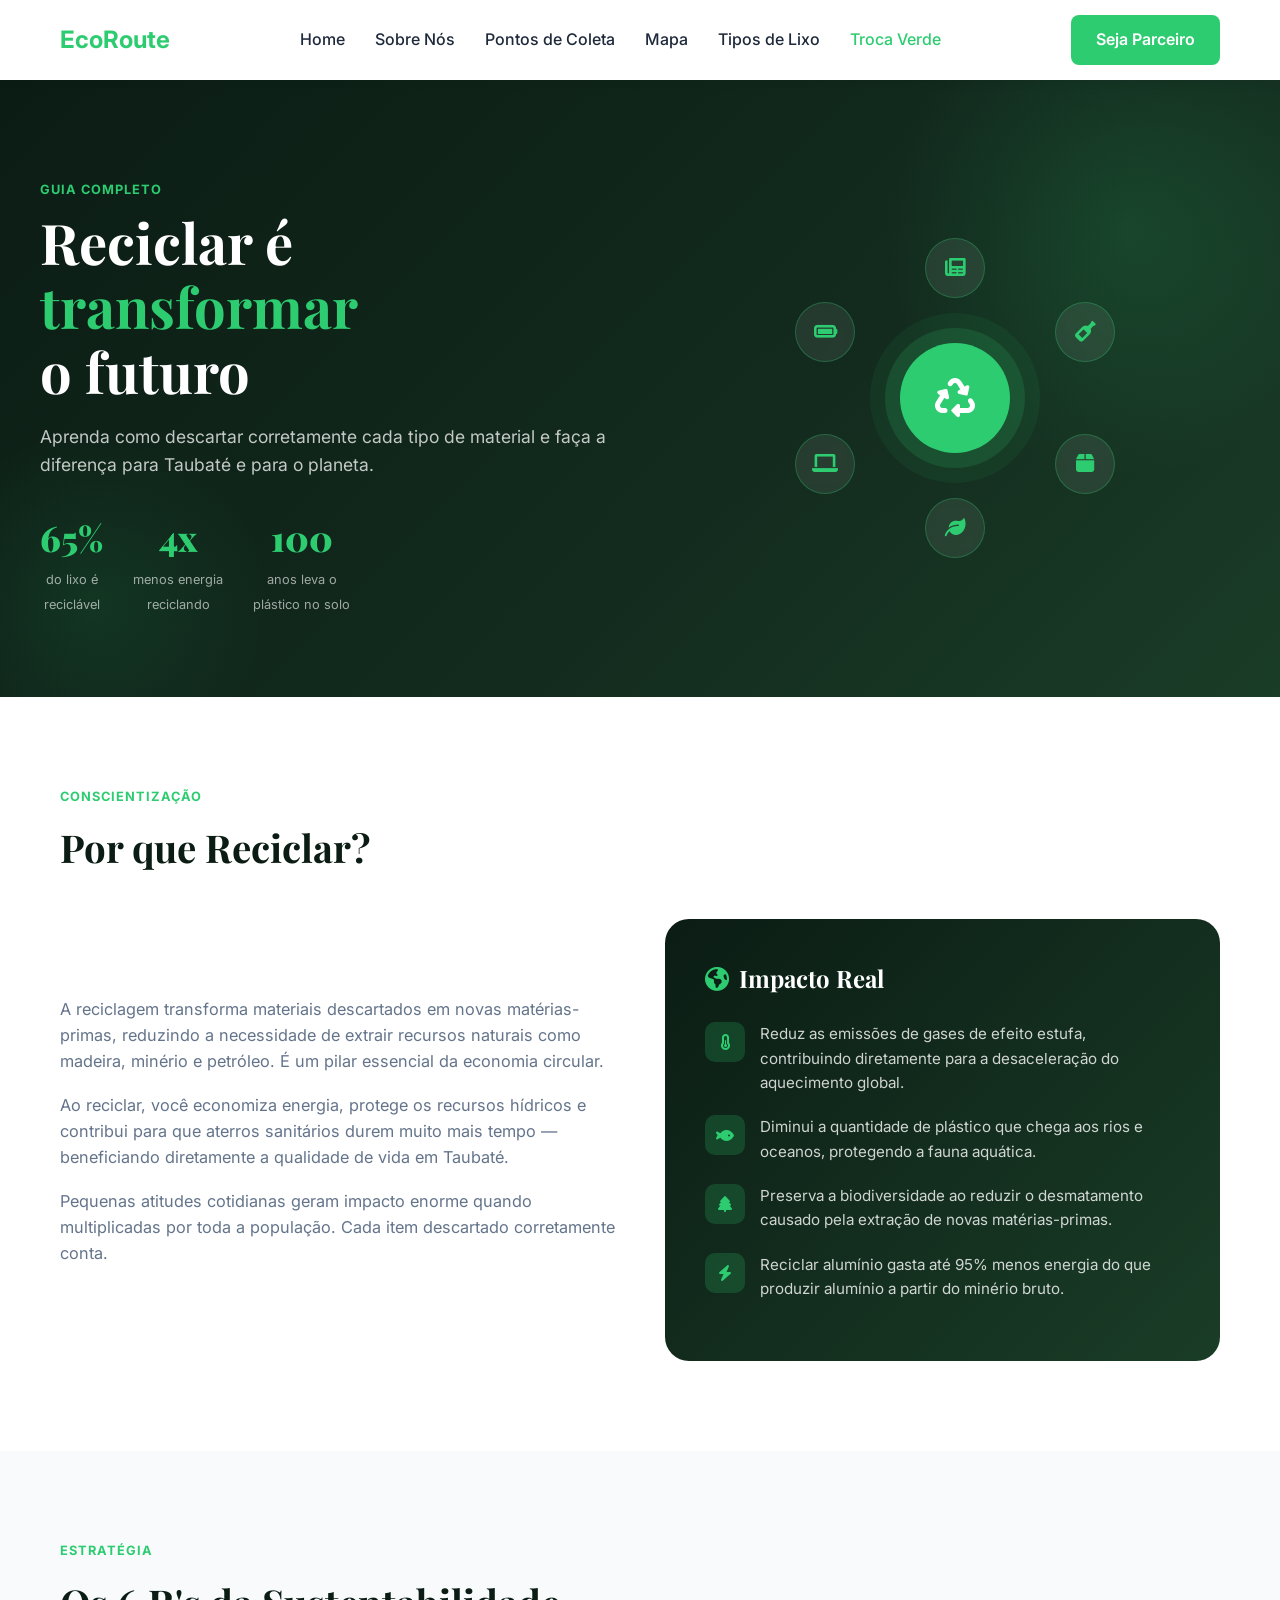
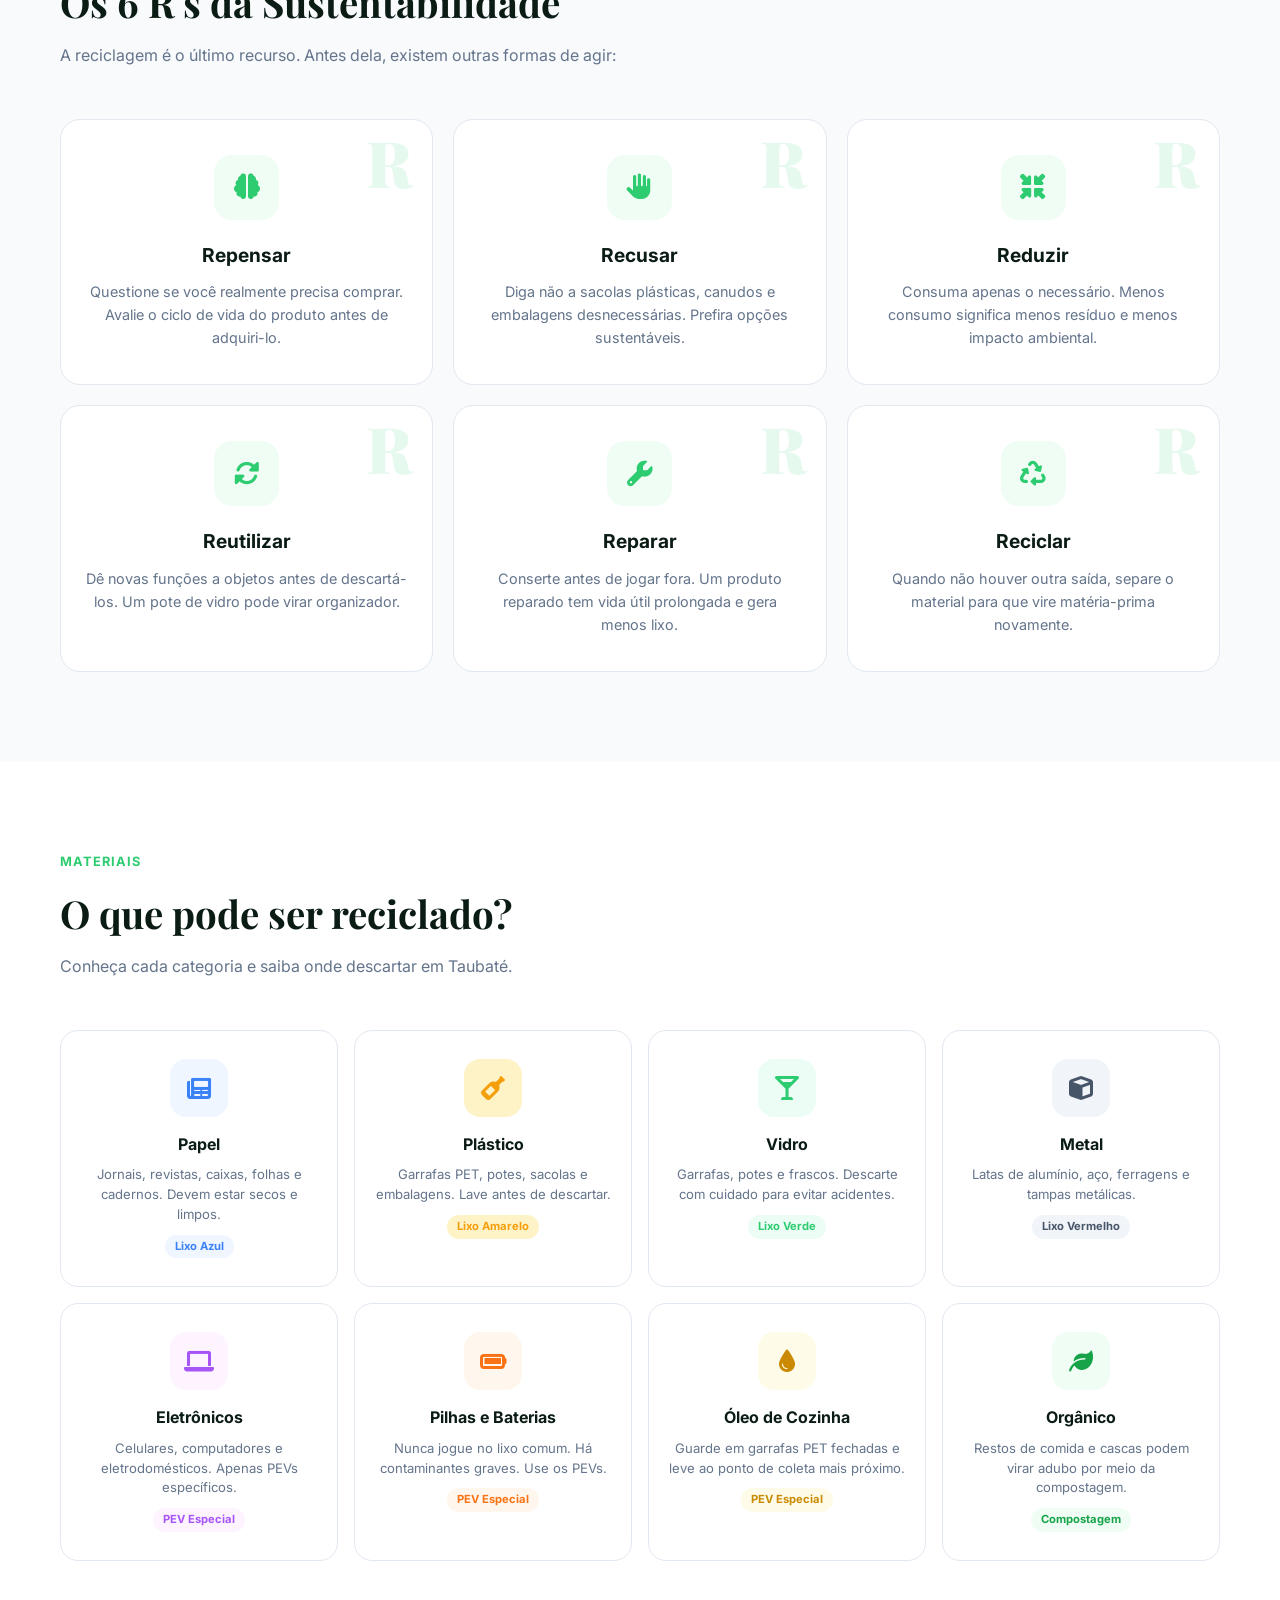
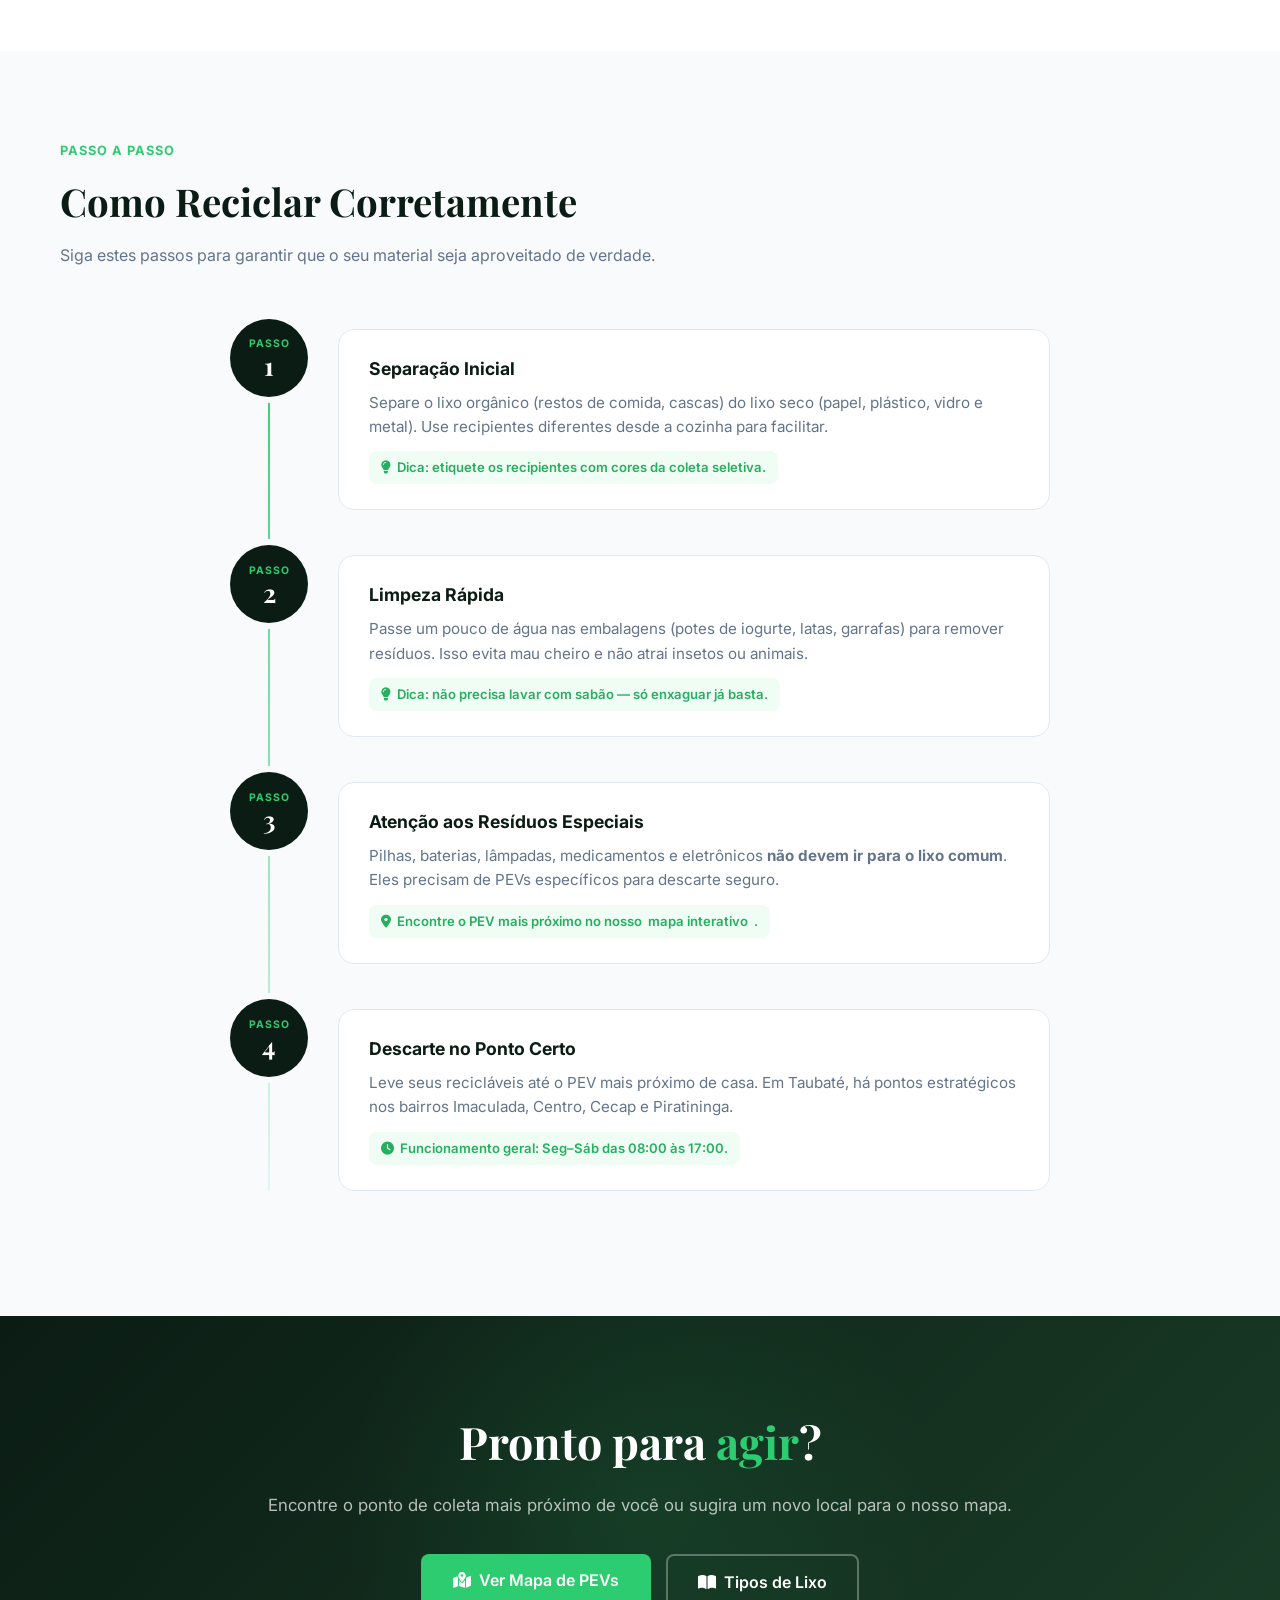
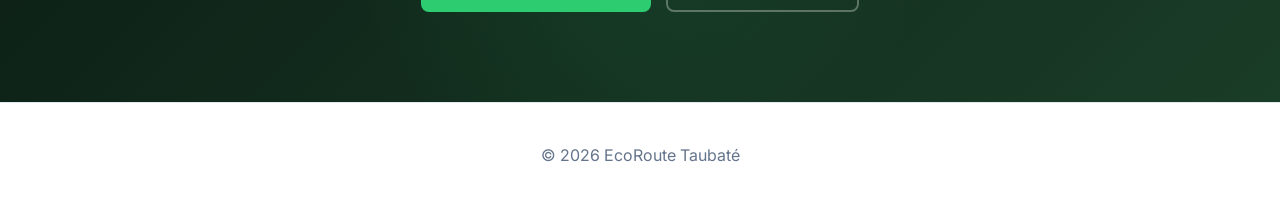
==== reciclagem.html @ 1c953eaa "Add files via upload" ====
<!DOCTYPE html>
<html lang="pt-br">
<head>
    <meta charset="UTF-8">
    <meta name="viewport" content="width=device-width, initial-scale=1.0">
    <title>EcoRoute | Guia de Reciclagem</title>
    <link rel="stylesheet" href="style.css">
    <link rel="stylesheet" href="https://cdnjs.cloudflare.com/ajax/libs/font-awesome/6.0.0/css/all.min.css">
    <link href="https://fonts.googleapis.com/css2?family=Inter:wght@400;500;600;700&family=Playfair+Display:wght@700;900&display=swap" rel="stylesheet">
    <style>
        /* ===== VARIÁVEIS (espelhando o style.css do projeto) ===== */
        :root {
            --primary: #2ecc71;
            --primary-hover: #27ae60;
            --dark: #0b1c14;
            --white: #ffffff;
            --gray-bg: #f8fafc;
            --border: #e2e8f0;
            --text-main: #1e293b;
            --text-light: #64748b;
            --shadow: 0 4px 12px rgba(0,0,0,0.08);
        }

        /* ===== RESET & BASE ===== */
        *, *::before, *::after { margin: 0; padding: 0; box-sizing: border-box; }
        html { scroll-behavior: smooth; }
        body { font-family: 'Inter', sans-serif; color: var(--text-main); background: var(--white); line-height: 1.6; overflow-x: hidden; }
        .container { max-width: 1200px; margin: 0 auto; padding: 0 20px; }

        /* ===== NAVBAR (idêntica ao site) ===== */
        header#navbar {
            padding: 15px 0;
            position: sticky;
            top: 0;
            background: rgba(255,255,255,0.95);
            backdrop-filter: blur(10px);
            z-index: 1000;
            box-shadow: 0 2px 10px rgba(0,0,0,0.05);
        }
        header#navbar nav {
            display: flex;
            justify-content: space-between;
            align-items: center;
        }
        .nav-links { display: flex; list-style: none; gap: 0; }
        .nav-links li a {
            text-decoration: none;
            color: var(--text-main);
            margin: 0 15px;
            font-weight: 500;
            transition: color 0.3s;
        }
        .nav-links li a:hover { color: var(--primary); }
        .btn-primary {
            background: var(--primary);
            color: white;
            padding: 12px 25px;
            border: none;
            border-radius: 8px;
            cursor: pointer;
            font-weight: 600;
            transition: 0.3s;
            text-decoration: none;
            display: inline-block;
        }
        .btn-primary:hover { background: var(--primary-hover); transform: translateY(-2px); }
        .sub-title {
            color: var(--primary);
            font-weight: 700;
            letter-spacing: 1px;
            text-transform: uppercase;
            font-size: 0.8rem;
            display: block;
            margin-bottom: 10px;
        }

        /* ===== HERO DA PÁGINA ===== */
        .page-hero {
            background: linear-gradient(135deg, var(--dark) 0%, #132b1e 60%, #1a3d27 100%);
            padding: 100px 20px 80px;
            position: relative;
            overflow: hidden;
        }
        .page-hero::before {
            content: '';
            position: absolute;
            top: -100px; right: -100px;
            width: 500px; height: 500px;
            background: radial-gradient(circle, rgba(46,204,113,0.15) 0%, transparent 70%);
            border-radius: 50%;
        }
        .page-hero::after {
            content: '';
            position: absolute;
            bottom: -80px; left: -80px;
            width: 350px; height: 350px;
            background: radial-gradient(circle, rgba(46,204,113,0.1) 0%, transparent 70%);
            border-radius: 50%;
        }
        .hero-inner {
            position: relative;
            z-index: 2;
            display: grid;
            grid-template-columns: 1fr 1fr;
            gap: 60px;
            align-items: center;
            max-width: 1200px;
            margin: 0 auto;
        }
        .hero-inner h1 {
            font-family: 'Playfair Display', serif;
            font-size: 3.5rem;
            color: white;
            line-height: 1.15;
            margin-bottom: 20px;
        }
        .hero-inner h1 span { color: var(--primary); }
        .hero-inner p { color: rgba(255,255,255,0.75); font-size: 1.1rem; margin-bottom: 30px; }
        .hero-stats {
            display: flex;
            gap: 30px;
        }
        .stat-item { text-align: center; }
        .stat-item .num {
            font-family: 'Playfair Display', serif;
            font-size: 2.2rem;
            font-weight: 900;
            color: var(--primary);
            display: block;
        }
        .stat-item .label { color: rgba(255,255,255,0.6); font-size: 0.8rem; }
        .hero-visual {
            display: flex;
            justify-content: center;
            align-items: center;
        }
        .circle-icons {
            position: relative;
            width: 320px;
            height: 320px;
        }
        .circle-center {
            position: absolute;
            top: 50%; left: 50%;
            transform: translate(-50%, -50%);
            width: 110px; height: 110px;
            background: var(--primary);
            border-radius: 50%;
            display: flex;
            align-items: center;
            justify-content: center;
            font-size: 2.5rem;
            color: white;
            box-shadow: 0 0 0 15px rgba(46,204,113,0.15), 0 0 0 30px rgba(46,204,113,0.07);
            animation: pulse 3s infinite;
        }
        @keyframes pulse {
            0%, 100% { box-shadow: 0 0 0 15px rgba(46,204,113,0.15), 0 0 0 30px rgba(46,204,113,0.07); }
            50% { box-shadow: 0 0 0 20px rgba(46,204,113,0.2), 0 0 0 40px rgba(46,204,113,0.1); }
        }
        .orbit-item {
            position: absolute;
            width: 60px; height: 60px;
            background: rgba(255,255,255,0.08);
            border: 1px solid rgba(46,204,113,0.3);
            border-radius: 50%;
            display: flex;
            align-items: center;
            justify-content: center;
            color: var(--primary);
            font-size: 1.3rem;
            backdrop-filter: blur(5px);
            animation: float 4s ease-in-out infinite;
        }
        .orbit-item:nth-child(2)  { top: 0;    left: 50%; transform: translateX(-50%); animation-delay: 0s; }
        .orbit-item:nth-child(3)  { top: 20%;  right: 0;  animation-delay: 0.5s; }
        .orbit-item:nth-child(4)  { bottom: 20%; right: 0; animation-delay: 1s; }
        .orbit-item:nth-child(5)  { bottom: 0; left: 50%; transform: translateX(-50%); animation-delay: 1.5s; }
        .orbit-item:nth-child(6)  { bottom: 20%; left: 0; animation-delay: 2s; }
        .orbit-item:nth-child(7)  { top: 20%; left: 0;   animation-delay: 2.5s; }
        @keyframes float { 0%,100% { transform: translateY(0); } 50% { transform: translateY(-8px); } }
        .orbit-item:nth-child(2), .orbit-item:nth-child(5) { animation: floatX 4s ease-in-out infinite; }
        @keyframes floatX { 0%,100% { transform: translateX(-50%) translateY(0); } 50% { transform: translateX(-50%) translateY(-8px); } }

        /* ===== SECÇÃO POR QUÊ RECICLAR ===== */
        .why-section { padding: 90px 20px; }
        .why-section h2 { font-family: 'Playfair Display', serif; font-size: 2.4rem; margin-bottom: 15px; color: var(--dark); }
        .why-grid { display: grid; grid-template-columns: 1fr 1fr; gap: 50px; align-items: center; margin-top: 40px; }
        .why-text p { color: var(--text-light); margin-bottom: 18px; font-size: 1.02rem; }
        .impact-box {
            background: linear-gradient(135deg, var(--dark) 0%, #1a3d27 100%);
            border-radius: 24px;
            padding: 40px;
            color: white;
        }
        .impact-box h3 { font-family: 'Playfair Display', serif; font-size: 1.5rem; margin-bottom: 25px; }
        .impact-item {
            display: flex;
            align-items: flex-start;
            gap: 15px;
            margin-bottom: 20px;
        }
        .impact-icon {
            width: 40px; height: 40px;
            background: rgba(46,204,113,0.2);
            border-radius: 10px;
            display: flex;
            align-items: center;
            justify-content: center;
            color: var(--primary);
            flex-shrink: 0;
        }
        .impact-item p { color: rgba(255,255,255,0.8); font-size: 0.95rem; margin: 0; }

        /* ===== OS 6 R'S ===== */
        .rs-section { background: var(--gray-bg); padding: 90px 20px; }
        .rs-section h2 { font-family: 'Playfair Display', serif; font-size: 2.4rem; margin-bottom: 10px; color: var(--dark); }
        .rs-section > .container > p { color: var(--text-light); margin-bottom: 50px; }
        .rs-grid {
            display: grid;
            grid-template-columns: repeat(3, 1fr);
            gap: 20px;
        }
        .rs-card {
            background: white;
            border-radius: 20px;
            padding: 35px 25px;
            text-align: center;
            border: 1px solid var(--border);
            transition: all 0.35s ease;
            position: relative;
            overflow: hidden;
        }
        .rs-card::before {
            content: '';
            position: absolute;
            bottom: 0; left: 0; right: 0;
            height: 4px;
            background: var(--primary);
            transform: scaleX(0);
            transition: transform 0.35s ease;
        }
        .rs-card:hover { transform: translateY(-8px); box-shadow: 0 20px 40px rgba(0,0,0,0.08); border-color: transparent; }
        .rs-card:hover::before { transform: scaleX(1); }
        .rs-card .r-num {
            font-family: 'Playfair Display', serif;
            font-size: 4rem;
            font-weight: 900;
            color: rgba(46,204,113,0.12);
            position: absolute;
            top: 10px; right: 20px;
            line-height: 1;
        }
        .rs-icon {
            width: 65px; height: 65px;
            background: #f0fdf4;
            border-radius: 18px;
            display: flex;
            align-items: center;
            justify-content: center;
            margin: 0 auto 20px;
            font-size: 1.6rem;
            color: var(--primary);
            transition: background 0.3s;
        }
        .rs-card:hover .rs-icon { background: var(--primary); color: white; }
        .rs-card h3 { font-size: 1.2rem; font-weight: 700; margin-bottom: 10px; color: var(--dark); }
        .rs-card p { color: var(--text-light); font-size: 0.9rem; }

        /* ===== TIPOS DE MATERIAL ===== */
        .materials-section { padding: 90px 20px; }
        .materials-section h2 { font-family: 'Playfair Display', serif; font-size: 2.4rem; margin-bottom: 10px; color: var(--dark); }
        .materials-section > .container > p { color: var(--text-light); margin-bottom: 50px; }
        .materials-grid {
            display: grid;
            grid-template-columns: repeat(4, 1fr);
            gap: 16px;
        }
        .mat-card {
            border-radius: 18px;
            padding: 28px 20px;
            text-align: center;
            border: 1px solid var(--border);
            transition: all 0.3s;
            background: white;
            cursor: default;
        }
        .mat-card:hover { transform: translateY(-6px); box-shadow: 0 16px 32px rgba(0,0,0,0.08); }
        .mat-icon {
            width: 58px; height: 58px;
            border-radius: 16px;
            display: flex;
            align-items: center;
            justify-content: center;
            margin: 0 auto 15px;
            font-size: 1.5rem;
        }
        .mat-card h4 { font-weight: 700; font-size: 1rem; margin-bottom: 8px; color: var(--dark); }
        .mat-card p { font-size: 0.82rem; color: var(--text-light); line-height: 1.5; }
        .tag { display: inline-block; font-size: 0.7rem; font-weight: 700; padding: 3px 10px; border-radius: 20px; margin-top: 10px; }

        /* cores dos materiais */
        .mat-papel    .mat-icon { background: #eff6ff; color: #3b82f6; }
        .mat-papel    .tag      { background: #eff6ff; color: #3b82f6; }
        .mat-plastico .mat-icon { background: #fef3c7; color: #f59e0b; }
        .mat-plastico .tag      { background: #fef3c7; color: #f59e0b; }
        .mat-vidro    .mat-icon { background: #ecfdf5; color: var(--primary); }
        .mat-vidro    .tag      { background: #ecfdf5; color: var(--primary); }
        .mat-metal    .mat-icon { background: #f1f5f9; color: #475569; }
        .mat-metal    .tag      { background: #f1f5f9; color: #475569; }
        .mat-elet     .mat-icon { background: #fdf4ff; color: #a855f7; }
        .mat-elet     .tag      { background: #fdf4ff; color: #a855f7; }
        .mat-pilhas   .mat-icon { background: #fff7ed; color: #f97316; }
        .mat-pilhas   .tag      { background: #fff7ed; color: #f97316; }
        .mat-oleo     .mat-icon { background: #fefce8; color: #ca8a04; }
        .mat-oleo     .tag      { background: #fefce8; color: #ca8a04; }
        .mat-organico .mat-icon { background: #f0fdf4; color: #16a34a; }
        .mat-organico .tag      { background: #f0fdf4; color: #16a34a; }

        /* ===== PASSO A PASSO ===== */
        .steps-section { background: var(--gray-bg); padding: 90px 20px; }
        .steps-section h2 { font-family: 'Playfair Display', serif; font-size: 2.4rem; margin-bottom: 10px; color: var(--dark); }
        .steps-section > .container > p { color: var(--text-light); margin-bottom: 50px; }
        .steps-timeline {
            position: relative;
            max-width: 820px;
            margin: 0 auto;
        }
        .steps-timeline::before {
            content: '';
            position: absolute;
            left: 38px;
            top: 0; bottom: 0;
            width: 2px;
            background: linear-gradient(to bottom, var(--primary), rgba(46,204,113,0.1));
        }
        .step-row {
            display: flex;
            gap: 30px;
            margin-bottom: 35px;
            align-items: flex-start;
            opacity: 0;
            transform: translateX(-20px);
            animation: slideIn 0.5s ease forwards;
        }
        .step-row:nth-child(1) { animation-delay: 0.1s; }
        .step-row:nth-child(2) { animation-delay: 0.25s; }
        .step-row:nth-child(3) { animation-delay: 0.4s; }
        .step-row:nth-child(4) { animation-delay: 0.55s; }
        @keyframes slideIn { to { opacity: 1; transform: translateX(0); } }
        .step-badge {
            width: 78px; height: 78px;
            background: var(--dark);
            border-radius: 50%;
            display: flex;
            flex-direction: column;
            align-items: center;
            justify-content: center;
            flex-shrink: 0;
            position: relative;
            z-index: 2;
            box-shadow: 0 0 0 6px var(--gray-bg);
        }
        .step-badge span { font-size: 0.65rem; color: var(--primary); font-weight: 700; letter-spacing: 1px; text-transform: uppercase; }
        .step-badge strong { font-size: 1.6rem; color: white; font-family: 'Playfair Display', serif; line-height: 1; }
        .step-content {
            flex: 1;
            background: white;
            border-radius: 16px;
            padding: 25px 30px;
            border: 1px solid var(--border);
            margin-top: 10px;
        }
        .step-content h3 { font-size: 1.1rem; font-weight: 700; color: var(--dark); margin-bottom: 8px; }
        .step-content p { color: var(--text-light); font-size: 0.95rem; }
        .step-content .tip {
            display: inline-flex;
            align-items: center;
            gap: 6px;
            margin-top: 12px;
            background: #f0fdf4;
            color: var(--primary-hover);
            font-size: 0.82rem;
            font-weight: 600;
            padding: 6px 12px;
            border-radius: 8px;
        }

        /* ===== CTA FINAL ===== */
        .cta-section {
            padding: 90px 20px;
            background: linear-gradient(135deg, var(--dark), #1a3d27);
            text-align: center;
            position: relative;
            overflow: hidden;
        }
        .cta-section::before {
            content: '';
            position: absolute;
            top: 50%; left: 50%;
            transform: translate(-50%, -50%);
            width: 600px; height: 600px;
            background: radial-gradient(circle, rgba(46,204,113,0.1) 0%, transparent 70%);
            border-radius: 50%;
        }
        .cta-section h2 {
            font-family: 'Playfair Display', serif;
            font-size: 2.8rem;
            color: white;
            margin-bottom: 15px;
            position: relative;
        }
        .cta-section h2 span { color: var(--primary); }
        .cta-section p { color: rgba(255,255,255,0.7); font-size: 1.05rem; margin-bottom: 35px; position: relative; }
        .cta-btns { display: flex; gap: 15px; justify-content: center; position: relative; }
        .btn-outline-white {
            border: 2px solid rgba(255,255,255,0.3);
            color: white;
            padding: 14px 30px;
            border-radius: 8px;
            font-weight: 600;
            text-decoration: none;
            transition: 0.3s;
            display: inline-block;
        }
        .btn-outline-white:hover { background: rgba(255,255,255,0.1); border-color: white; }

        /* ===== FOOTER ===== */
        footer {
            background: var(--white);
            border-top: 1px solid var(--border);
        }
        footer .container {
            text-align: center;
            padding: 40px 0;
        }
        footer p { color: var(--text-light); }

        /* ===== RESPONSIVE ===== */
        @media (max-width: 900px) {
            .hero-inner { grid-template-columns: 1fr; text-align: center; }
            .hero-visual { display: none; }
            .hero-stats { justify-content: center; }
            .why-grid { grid-template-columns: 1fr; }
            .rs-grid { grid-template-columns: repeat(2, 1fr); }
            .materials-grid { grid-template-columns: repeat(2, 1fr); }
            .nav-links { display: none; }
        }
        @media (max-width: 600px) {
            .hero-inner h1 { font-size: 2.4rem; }
            .rs-grid { grid-template-columns: 1fr; }
            .materials-grid { grid-template-columns: repeat(2, 1fr); }
        }
    </style>
</head>
<body>

    <!-- ===== NAVBAR ===== -->
    <header id="navbar">
        <nav class="container">
            <div class="logo">
                <a href="index.html" style="text-decoration: none;">
                    <h1 style="color: var(--primary); font-size: 1.5rem; cursor: pointer;">EcoRoute</h1>
                </a>
            </div>
            <ul class="nav-links">
                <li><a href="index.html">Home</a></li>
                <li><a href="sobre.html">Sobre Nós</a></li>
                <li><a href="index.html#locais">Pontos de Coleta</a></li>
                <li><a href="index.html#mapa-section">Mapa</a></li>
                <li><a href="tipos.html">Tipos de Lixo</a></li>
                <li><a href="TrocaVerde.html" style="color: var(--primary);">Troca Verde</a></li>
            </ul>
            <a href="index.html#empresas" class="btn-primary">Seja Parceiro</a>
        </nav>
    </header>

    <!-- ===== HERO ===== -->
    <section class="page-hero">
        <div class="hero-inner">
            <div>
                <span class="sub-title" style="color: var(--primary);">GUIA COMPLETO</span>
                <h1>Reciclar é<br><span>transformar</span><br>o futuro</h1>
                <p>Aprenda como descartar corretamente cada tipo de material e faça a diferença para Taubaté e para o planeta.</p>
                <div class="hero-stats">
                    <div class="stat-item">
                        <span class="num">65%</span>
                        <span class="label">do lixo é<br>reciclável</span>
                    </div>
                    <div class="stat-item">
                        <span class="num">4x</span>
                        <span class="label">menos energia<br>reciclando</span>
                    </div>
                    <div class="stat-item">
                        <span class="num">100</span>
                        <span class="label">anos leva o<br>plástico no solo</span>
                    </div>
                </div>
            </div>
            <div class="hero-visual">
                <div class="circle-icons">
                    <div class="circle-center"><i class="fas fa-recycle"></i></div>
                    <div class="orbit-item"><i class="fas fa-newspaper"></i></div>
                    <div class="orbit-item"><i class="fas fa-wine-bottle"></i></div>
                    <div class="orbit-item"><i class="fas fa-box"></i></div>
                    <div class="orbit-item"><i class="fas fa-leaf"></i></div>
                    <div class="orbit-item"><i class="fas fa-laptop"></i></div>
                    <div class="orbit-item"><i class="fas fa-battery-full"></i></div>
                </div>
            </div>
        </div>
    </section>

    <!-- ===== POR QUÊ RECICLAR ===== -->
    <section class="why-section">
        <div class="container">
            <span class="sub-title">CONSCIENTIZAÇÃO</span>
            <h2>Por que Reciclar?</h2>
            <div class="why-grid">
                <div class="why-text">
                    <p>A reciclagem transforma materiais descartados em novas matérias-primas, reduzindo a necessidade de extrair recursos naturais como madeira, minério e petróleo. É um pilar essencial da economia circular.</p>
                    <p>Ao reciclar, você economiza energia, protege os recursos hídricos e contribui para que aterros sanitários durem muito mais tempo — beneficiando diretamente a qualidade de vida em Taubaté.</p>
                    <p>Pequenas atitudes cotidianas geram impacto enorme quando multiplicadas por toda a população. Cada item descartado corretamente conta.</p>
                </div>
                <div class="impact-box">
                    <h3><i class="fas fa-globe-americas" style="color: var(--primary); margin-right: 10px;"></i>Impacto Real</h3>
                    <div class="impact-item">
                        <div class="impact-icon"><i class="fas fa-thermometer-half"></i></div>
                        <p>Reduz as emissões de gases de efeito estufa, contribuindo diretamente para a desaceleração do aquecimento global.</p>
                    </div>
                    <div class="impact-item">
                        <div class="impact-icon"><i class="fas fa-fish"></i></div>
                        <p>Diminui a quantidade de plástico que chega aos rios e oceanos, protegendo a fauna aquática.</p>
                    </div>
                    <div class="impact-item">
                        <div class="impact-icon"><i class="fas fa-tree"></i></div>
                        <p>Preserva a biodiversidade ao reduzir o desmatamento causado pela extração de novas matérias-primas.</p>
                    </div>
                    <div class="impact-item">
                        <div class="impact-icon"><i class="fas fa-bolt"></i></div>
                        <p>Reciclar alumínio gasta até 95% menos energia do que produzir alumínio a partir do minério bruto.</p>
                    </div>
                </div>
            </div>
        </div>
    </section>

    <!-- ===== OS 6 R'S ===== -->
    <section class="rs-section">
        <div class="container">
            <span class="sub-title">ESTRATÉGIA</span>
            <h2>Os 6 R's da Sustentabilidade</h2>
            <p>A reciclagem é o último recurso. Antes dela, existem outras formas de agir:</p>
            <div class="rs-grid">
                <div class="rs-card">
                    <span class="r-num">R</span>
                    <div class="rs-icon"><i class="fas fa-brain"></i></div>
                    <h3>Repensar</h3>
                    <p>Questione se você realmente precisa comprar. Avalie o ciclo de vida do produto antes de adquiri-lo.</p>
                </div>
                <div class="rs-card">
                    <span class="r-num">R</span>
                    <div class="rs-icon"><i class="fas fa-hand-paper"></i></div>
                    <h3>Recusar</h3>
                    <p>Diga não a sacolas plásticas, canudos e embalagens desnecessárias. Prefira opções sustentáveis.</p>
                </div>
                <div class="rs-card">
                    <span class="r-num">R</span>
                    <div class="rs-icon"><i class="fas fa-compress-arrows-alt"></i></div>
                    <h3>Reduzir</h3>
                    <p>Consuma apenas o necessário. Menos consumo significa menos resíduo e menos impacto ambiental.</p>
                </div>
                <div class="rs-card">
                    <span class="r-num">R</span>
                    <div class="rs-icon"><i class="fas fa-sync-alt"></i></div>
                    <h3>Reutilizar</h3>
                    <p>Dê novas funções a objetos antes de descartá-los. Um pote de vidro pode virar organizador.</p>
                </div>
                <div class="rs-card">
                    <span class="r-num">R</span>
                    <div class="rs-icon"><i class="fas fa-wrench"></i></div>
                    <h3>Reparar</h3>
                    <p>Conserte antes de jogar fora. Um produto reparado tem vida útil prolongada e gera menos lixo.</p>
                </div>
                <div class="rs-card">
                    <span class="r-num">R</span>
                    <div class="rs-icon"><i class="fas fa-recycle"></i></div>
                    <h3>Reciclar</h3>
                    <p>Quando não houver outra saída, separe o material para que vire matéria-prima novamente.</p>
                </div>
            </div>
        </div>
    </section>

    <!-- ===== TIPOS DE MATERIAL ===== -->
    <section class="materials-section">
        <div class="container">
            <span class="sub-title">MATERIAIS</span>
            <h2>O que pode ser reciclado?</h2>
            <p style="color: var(--text-light); margin-bottom: 50px;">Conheça cada categoria e saiba onde descartar em Taubaté.</p>
            <div class="materials-grid">

                <div class="mat-card mat-papel">
                    <div class="mat-icon"><i class="fas fa-newspaper"></i></div>
                    <h4>Papel</h4>
                    <p>Jornais, revistas, caixas, folhas e cadernos. Devem estar secos e limpos.</p>
                    <span class="tag">Lixo Azul</span>
                </div>

                <div class="mat-card mat-plastico">
                    <div class="mat-icon"><i class="fas fa-wine-bottle"></i></div>
                    <h4>Plástico</h4>
                    <p>Garrafas PET, potes, sacolas e embalagens. Lave antes de descartar.</p>
                    <span class="tag">Lixo Amarelo</span>
                </div>

                <div class="mat-card mat-vidro">
                    <div class="mat-icon"><i class="fas fa-glass-martini-alt"></i></div>
                    <h4>Vidro</h4>
                    <p>Garrafas, potes e frascos. Descarte com cuidado para evitar acidentes.</p>
                    <span class="tag">Lixo Verde</span>
                </div>

                <div class="mat-card mat-metal">
                    <div class="mat-icon"><i class="fas fa-cube"></i></div>
                    <h4>Metal</h4>
                    <p>Latas de alumínio, aço, ferragens e tampas metálicas.</p>
                    <span class="tag">Lixo Vermelho</span>
                </div>

                <div class="mat-card mat-elet">
                    <div class="mat-icon"><i class="fas fa-laptop"></i></div>
                    <h4>Eletrônicos</h4>
                    <p>Celulares, computadores e eletrodomésticos. Apenas PEVs específicos.</p>
                    <span class="tag">PEV Especial</span>
                </div>

                <div class="mat-card mat-pilhas">
                    <div class="mat-icon"><i class="fas fa-battery-full"></i></div>
                    <h4>Pilhas e Baterias</h4>
                    <p>Nunca jogue no lixo comum. Há contaminantes graves. Use os PEVs.</p>
                    <span class="tag">PEV Especial</span>
                </div>

                <div class="mat-card mat-oleo">
                    <div class="mat-icon"><i class="fas fa-tint"></i></div>
                    <h4>Óleo de Cozinha</h4>
                    <p>Guarde em garrafas PET fechadas e leve ao ponto de coleta mais próximo.</p>
                    <span class="tag">PEV Especial</span>
                </div>

                <div class="mat-card mat-organico">
                    <div class="mat-icon"><i class="fas fa-leaf"></i></div>
                    <h4>Orgânico</h4>
                    <p>Restos de comida e cascas podem virar adubo por meio da compostagem.</p>
                    <span class="tag">Compostagem</span>
                </div>

            </div>
        </div>
    </section>

    <!-- ===== PASSO A PASSO ===== -->
    <section class="steps-section">
        <div class="container">
            <span class="sub-title">PASSO A PASSO</span>
            <h2>Como Reciclar Corretamente</h2>
            <p style="color: var(--text-light); margin-bottom: 50px;">Siga estes passos para garantir que o seu material seja aproveitado de verdade.</p>
            <div class="steps-timeline">

                <div class="step-row">
                    <div class="step-badge"><span>Passo</span><strong>1</strong></div>
                    <div class="step-content">
                        <h3>Separação Inicial</h3>
                        <p>Separe o lixo orgânico (restos de comida, cascas) do lixo seco (papel, plástico, vidro e metal). Use recipientes diferentes desde a cozinha para facilitar.</p>
                        <span class="tip"><i class="fas fa-lightbulb"></i> Dica: etiquete os recipientes com cores da coleta seletiva.</span>
                    </div>
                </div>

                <div class="step-row">
                    <div class="step-badge"><span>Passo</span><strong>2</strong></div>
                    <div class="step-content">
                        <h3>Limpeza Rápida</h3>
                        <p>Passe um pouco de água nas embalagens (potes de iogurte, latas, garrafas) para remover resíduos. Isso evita mau cheiro e não atrai insetos ou animais.</p>
                        <span class="tip"><i class="fas fa-lightbulb"></i> Dica: não precisa lavar com sabão — só enxaguar já basta.</span>
                    </div>
                </div>

                <div class="step-row">
                    <div class="step-badge"><span>Passo</span><strong>3</strong></div>
                    <div class="step-content">
                        <h3>Atenção aos Resíduos Especiais</h3>
                        <p>Pilhas, baterias, lâmpadas, medicamentos e eletrônicos <strong>não devem ir para o lixo comum</strong>. Eles precisam de PEVs específicos para descarte seguro.</p>
                        <span class="tip"><i class="fas fa-map-marker-alt"></i> Encontre o PEV mais próximo no nosso <a href="index.html#mapa-section" style="color: var(--primary-hover); text-decoration: none;">mapa interativo</a>.</span>
                    </div>
                </div>

                <div class="step-row">
                    <div class="step-badge"><span>Passo</span><strong>4</strong></div>
                    <div class="step-content">
                        <h3>Descarte no Ponto Certo</h3>
                        <p>Leve seus recicláveis até o PEV mais próximo de casa. Em Taubaté, há pontos estratégicos nos bairros Imaculada, Centro, Cecap e Piratininga.</p>
                        <span class="tip"><i class="fas fa-clock"></i> Funcionamento geral: Seg–Sáb das 08:00 às 17:00.</span>
                    </div>
                </div>

            </div>
        </div>
    </section>

    <!-- ===== CTA FINAL ===== -->
    <section class="cta-section">
        <div class="container">
            <h2>Pronto para <span>agir</span>?</h2>
            <p>Encontre o ponto de coleta mais próximo de você ou sugira um novo local para o nosso mapa.</p>
            <div class="cta-btns">
                <a href="index.html#mapa-section" class="btn-primary" style="font-size: 1rem; padding: 14px 32px;">
                    <i class="fas fa-map-marked-alt" style="margin-right: 8px;"></i>Ver Mapa de PEVs
                </a>
                <a href="tipos.html" class="btn-outline-white">
                    <i class="fas fa-book-open" style="margin-right: 8px;"></i>Tipos de Lixo
                </a>
            </div>
        </div>
    </section>

    <!-- ===== FOOTER ===== -->
    <footer>
        <div class="container">
            <p>© 2026 EcoRoute Taubaté</p>
        </div>
    </footer>

</body>
</html>
---- style.css ----
:root {
    --primary: #2ecc71;
    --primary-hover: #27ae60;
    --dark: #0b1c14;
    --white: #ffffff;
    --blue: #3498db;
    --orange: #e67e22;
    --purple: #9b59b6;
    --gray-bg: #f8fafc;
    --border: #e2e8f0;
    --text-main: #1e293b;
    --text-light: #64748b;
    --shadow: 0 4px 12px rgba(0, 0, 0, 0.08);
}

* {
    margin: 0;
    padding: 0;
    box-sizing: border-box;
}

html {
    scroll-behavior: smooth;
}

body {
    font-family: 'Inter', sans-serif;
    color: var(--text-main);
    background: var(--white);
    line-height: 1.6;
}

.container {
    max-width: 1200px;
    margin: 0 auto;
    padding: 0 20px;
}

/* Header */
header {
    padding: 15px 0;
    position: sticky;
    top: 0;
    background: rgba(255, 255, 255, 0.95);
    backdrop-filter: blur(10px);
    z-index: 1000;
    box-shadow: 0 2px 10px rgba(0, 0, 0, 0.05);
}

/* Ajuste no Nav para alinhar tudo verticalmente */
nav {
    display: flex;
    justify-content: space-between;
    align-items: center;
    gap: 20px; /* Espaço entre o Logo, Links e Botão */
}

/* Remova o flex: 1 e ajuste as margens */
.nav-links {
    display: flex;
    list-style: none;
    margin: 0; /* Removi o margin-left: 40px que estava empurrando os itens */
    padding: 0;
    align-items: center;
}

.nav-links li a {
    text-decoration: none;
    color: var(--text-main);
    margin: 0 15px;
    font-weight: 500;
    transition: 0.3s;
    white-space: nowrap; /* Impede que o texto do link quebre em duas linhas */
}

/* Hero Section */
.hero {
    display: grid;
    grid-template-columns: 1fr 1fr;
    gap: 40px;
    padding: 80px 20px;
    align-items: center;
}

.hero h1 {
    font-size: 3rem;
    line-height: 1.2;
    margin-bottom: 20px;
    color: var(--dark);
}

.hero p {
    font-size: 1.1rem;
    color: var(--text-light);
    margin-bottom: 30px;
}

.hero-btns {
    display: flex;
    gap: 15px;
}

/* Botões */
.btn-primary {
    background: var(--primary);
    color: white;
    padding: 12px 25px;
    border: none;
    border-radius: 8px;
    cursor: pointer;
    font-weight: 600;
    transition: 0.3s;
    text-decoration: none;
    white-space: nowrap;
}

.btn-primary:hover {
    background: var(--primary-hover);
    transform: translateY(-2px);
}

.btn-outline {
    background: transparent;
    border: 1.5px solid var(--border);
    padding: 12px 25px;
    border-radius: 8px;
    cursor: pointer;
    transition: 0.3s;
    color: var(--text-main);
    font-weight: 500;
}

.btn-outline:hover {
    background: var(--gray-bg);
}

/* Secção de Locais e Filtro */
.collection-locations {
    padding: 80px 0;
    background: var(--gray-bg);
}

.sub-title {
    color: var(--primary);
    font-weight: 700;
    letter-spacing: 1px;
    text-transform: uppercase;
    font-size: 0.8rem;
    display: block;
    margin-bottom: 10px;
}

.locations-filter {
    margin-bottom: 40px;
}

.locations-filter input {
    width: 100%;
    padding: 15px;
    border-radius: 12px;
    border: 1px solid var(--border);
    font-size: 1rem;
    outline: none;
    box-shadow: var(--shadow);
}

/* Grelha de Cartões - Alterada para 2 colunas */
.grid-4 {
    display: grid;
    grid-template-columns: repeat(2, 1fr); /* Define exatamente 2 colunas de tamanhos iguais */
    gap: 20px;
}

.location-card {
    background: white;
    padding: 20px;
    border-radius: 16px;
    border: 1px solid var(--border);
    transition: all 0.3s ease;
    cursor: pointer;
    height: fit-content;
}

.location-card:hover {
    border-color: var(--primary);
    box-shadow: 0 10px 20px rgba(0, 0, 0, 0.05);
}

.card-header {
    display: flex;
    align-items: center;
    gap: 12px;
    font-weight: 700;
}

.card-header i:first-child {
    width: 35px;
    height: 35px;
    background: #f0fdf4;
    color: var(--primary);
    display: flex;
    align-items: center;
    justify-content: center;
    border-radius: 8px;
}

.arrow-icon {
    margin-left: auto;
    transition: transform 0.3s ease;
    font-size: 0.8rem;
    color: var(--text-light);
}

/* Lógica de Expansão */
.card-content {
    max-height: 0;
    overflow: hidden;
    transition: max-height 0.4s ease-out;
}

.location-card.active {
    border-color: var(--primary);
}

.location-card.active .card-content {
    max-height: 500px;
    transition: max-height 0.5s ease-in;
}

.location-card.active .arrow-icon {
    transform: rotate(180deg);
}

.card-body {
    padding-top: 15px;
}

.card-body p {
    font-size: 0.9rem;
    color: var(--text-light);
    margin-bottom: 10px;
}

.card-body .address {
    color: var(--text-main);
    font-weight: 600;
}

/* Mapa */
#map {
    z-index: 1;
}

@media (max-width: 768px) {
    .hero {
        grid-template-columns: 1fr;
        text-align: center;
    }
    .hero-btns {
        justify-content: center;
    }
}
@media (max-width: 600px) {
    .grid-4 {
        grid-template-columns: 1fr; /* Em telas pequenas, volta para 1 coluna para não espremer o conteúdo */
    }
}
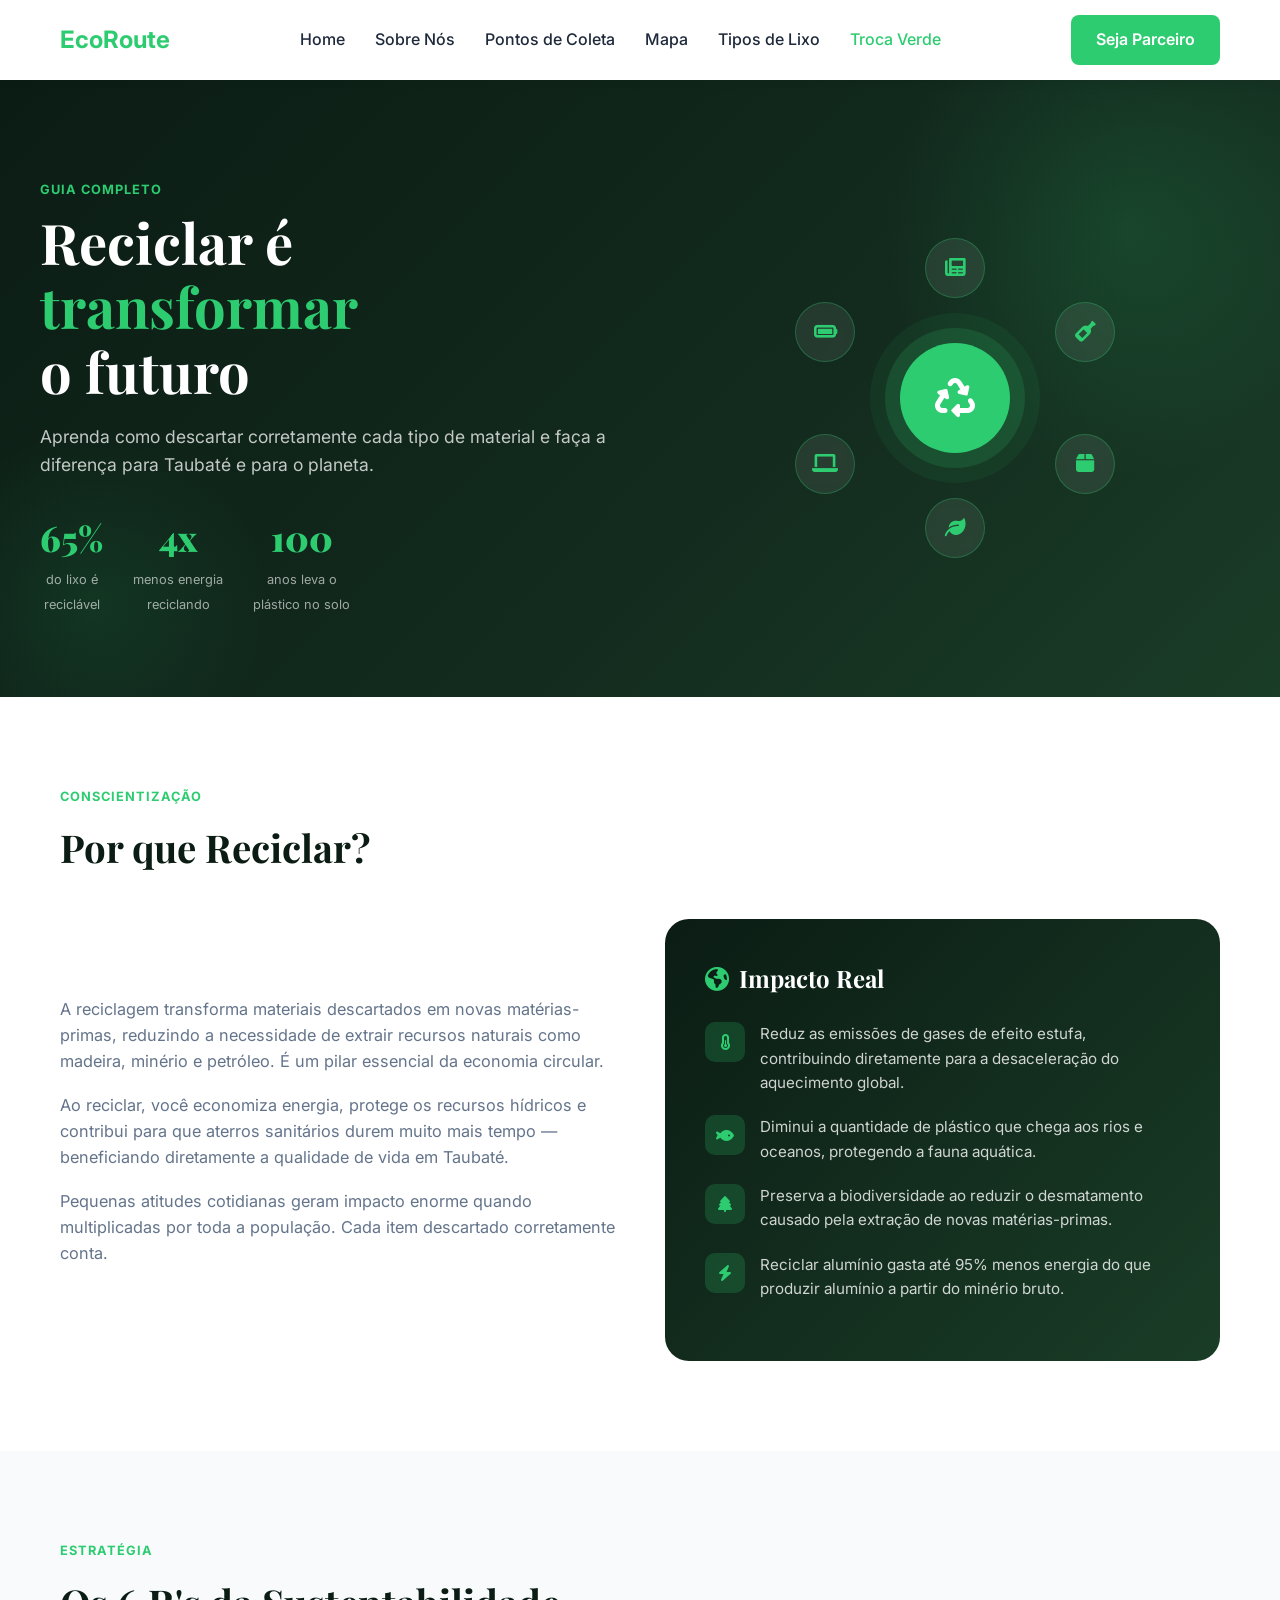
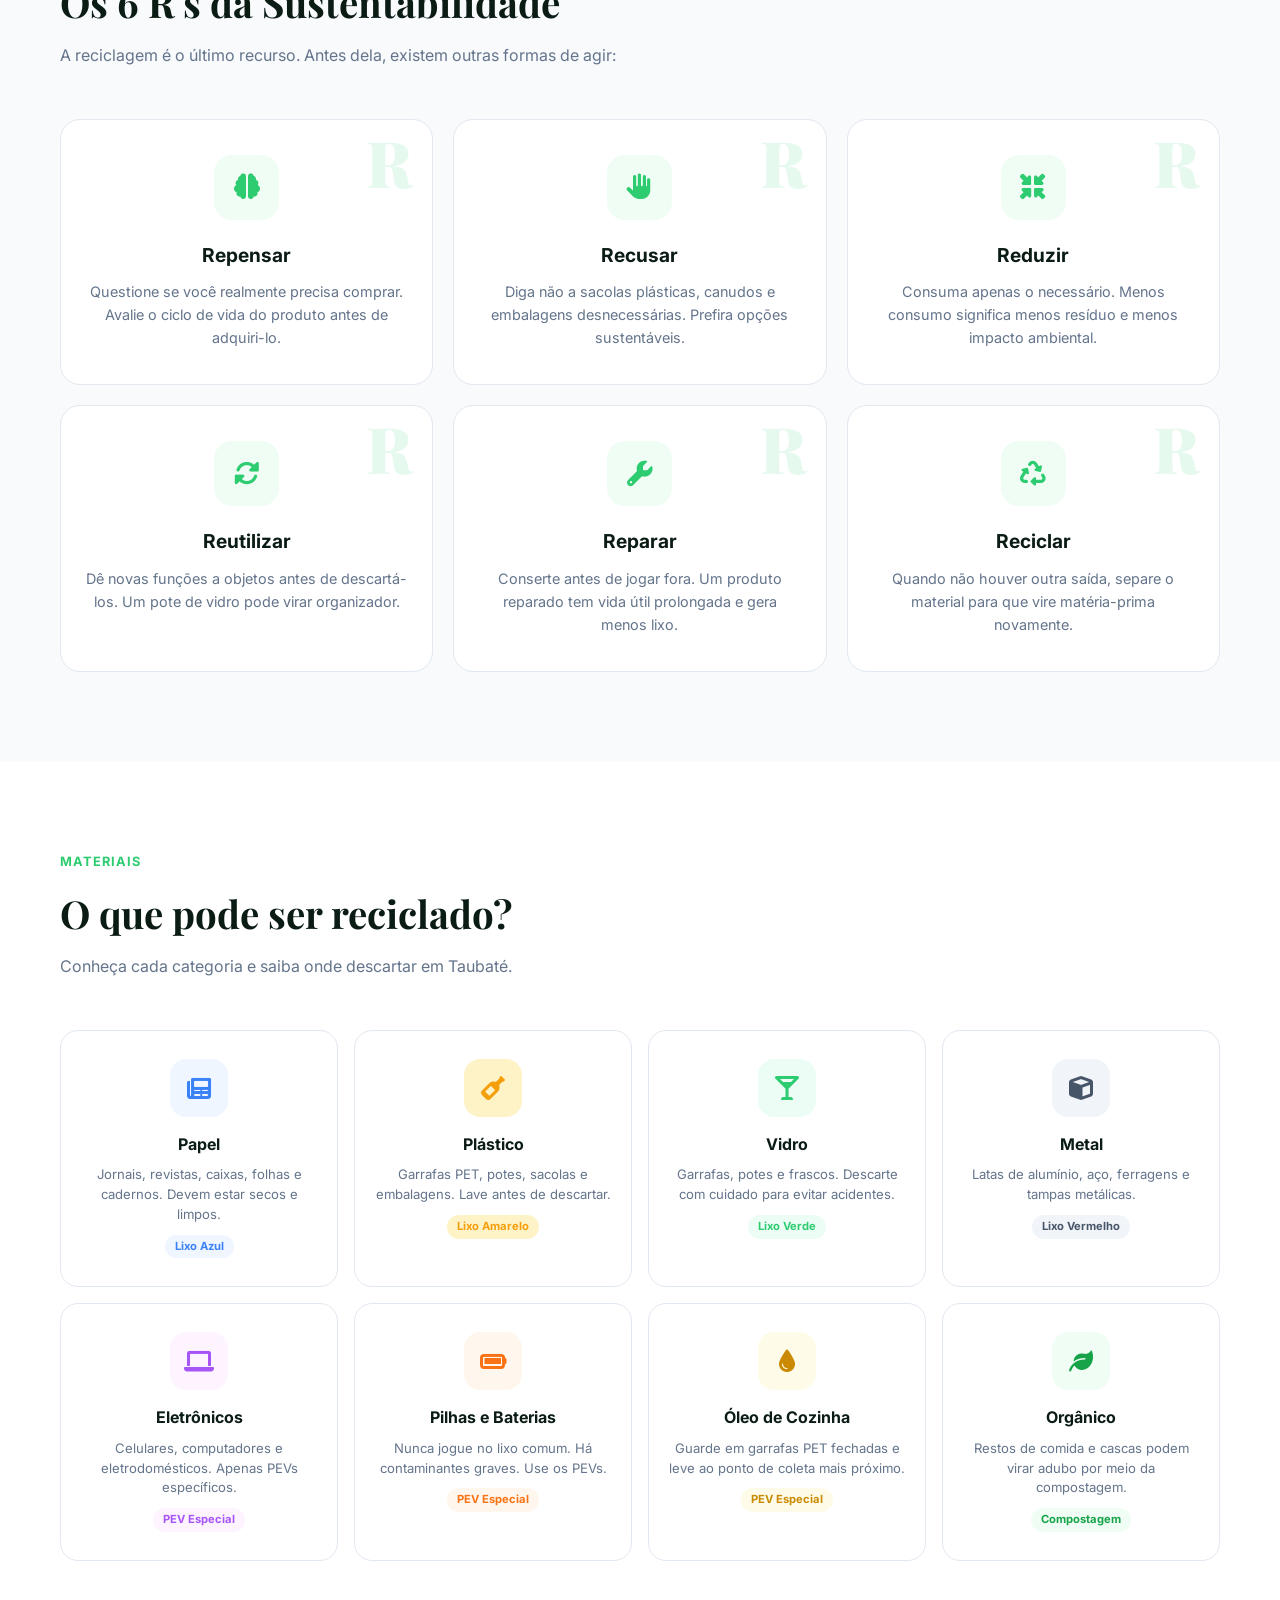
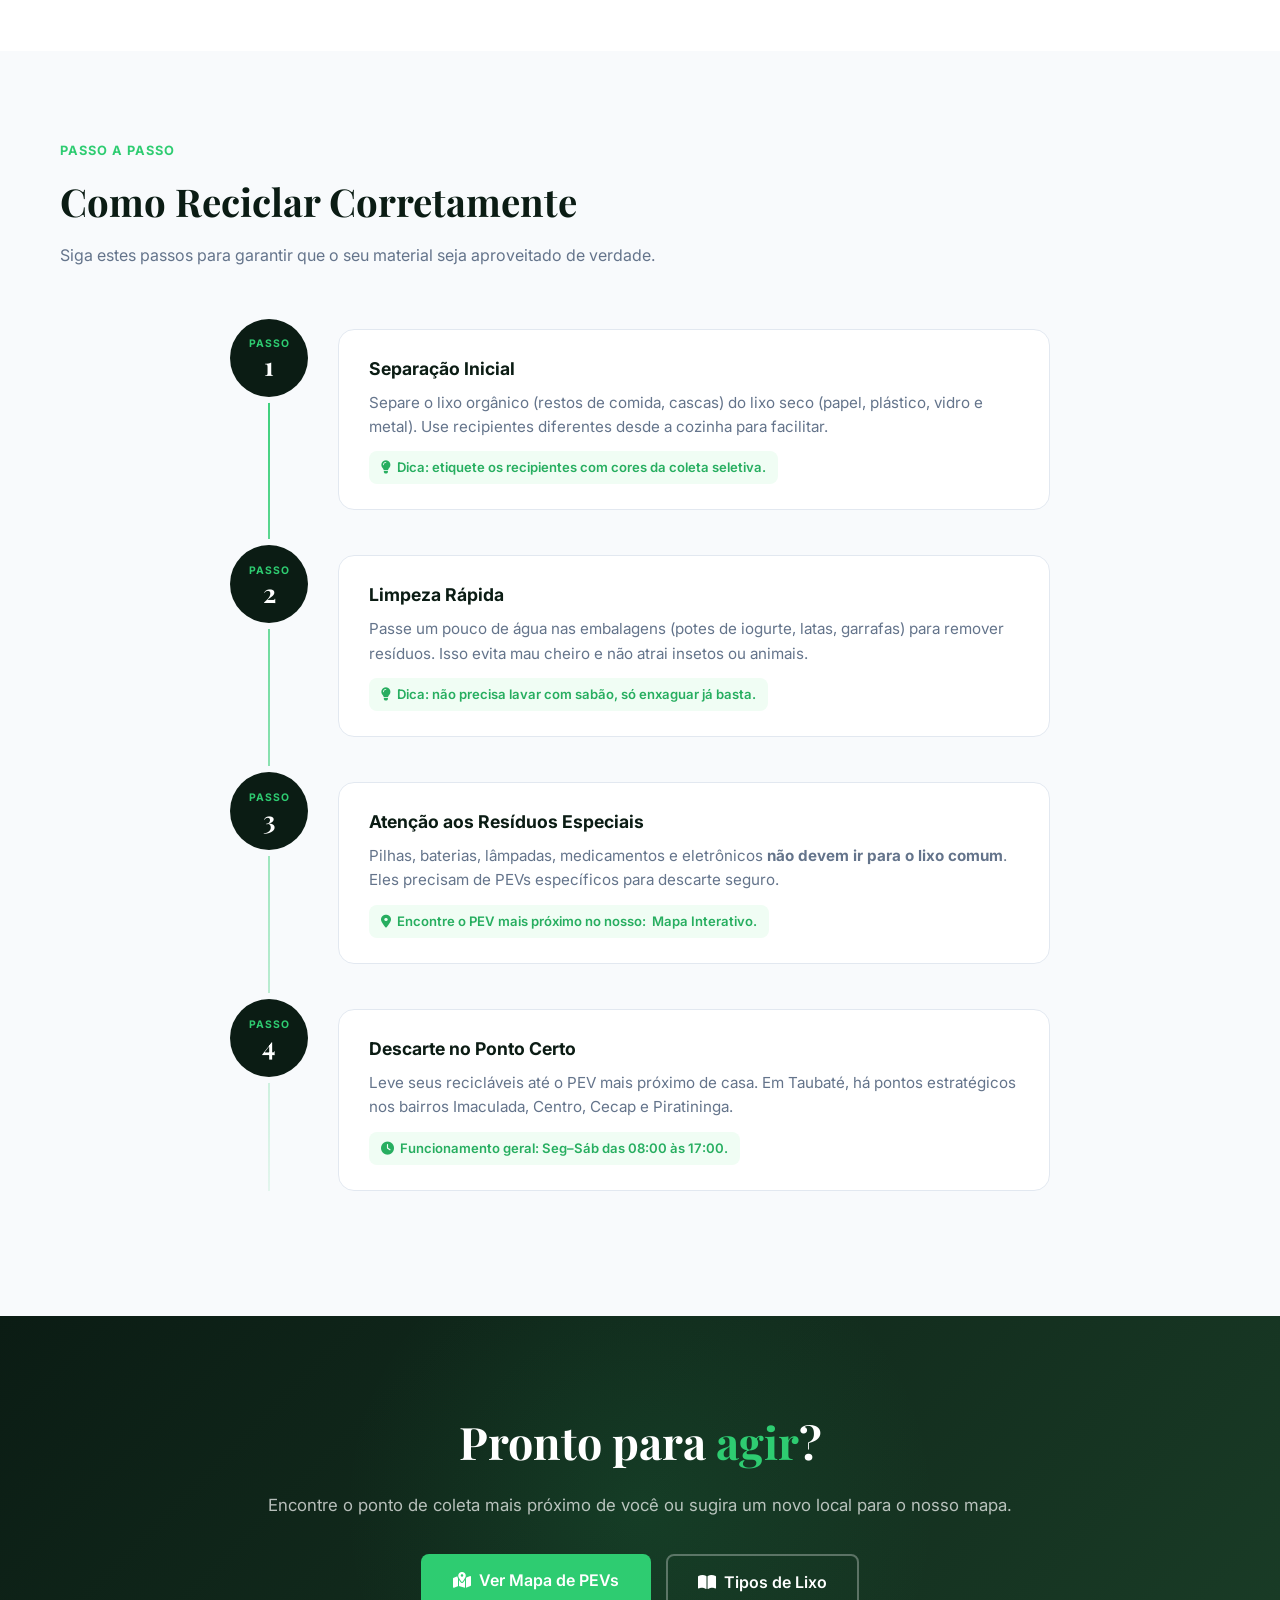
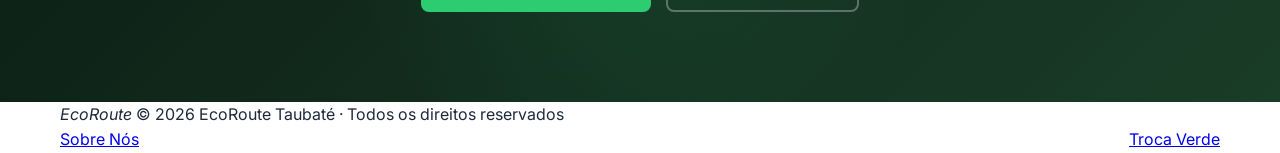
==== commit 5234180e: "Add hamburger menu and update footer structure" ====
--- a/reciclagem.html
+++ b/reciclagem.html
@@ -425,18 +425,30 @@
         }
         .btn-outline-white:hover { background: rgba(255,255,255,0.1); border-color: white; }
 
-        /* ===== FOOTER ===== */
-        footer {
-            background: var(--white);
-            border-top: 1px solid var(--border);
-        }
-        footer .container {
-            text-align: center;
-            padding: 40px 0;
-        }
-        footer p { color: var(--text-light); }
-
         /* ===== RESPONSIVE ===== */
+        /* ===== HAMBURGER ===== */
+        .hamburger {
+            display: none;
+            flex-direction: column;
+            gap: 5px;
+            background: none;
+            border: none;
+            cursor: pointer;
+            padding: 4px;
+            z-index: 1100;
+        }
+        .hamburger span {
+            display: block;
+            width: 24px;
+            height: 2px;
+            background: var(--text-main);
+            border-radius: 2px;
+            transition: all 0.3s;
+        }
+        .hamburger.open span:nth-child(1) { transform: translateY(7px) rotate(45deg); }
+        .hamburger.open span:nth-child(2) { opacity: 0; }
+        .hamburger.open span:nth-child(3) { transform: translateY(-7px) rotate(-45deg); }
+
         @media (max-width: 900px) {
             .hero-inner { grid-template-columns: 1fr; text-align: center; }
             .hero-visual { display: none; }
@@ -444,7 +456,22 @@
             .why-grid { grid-template-columns: 1fr; }
             .rs-grid { grid-template-columns: repeat(2, 1fr); }
             .materials-grid { grid-template-columns: repeat(2, 1fr); }
+            .hamburger { display: flex; }
+            header#navbar { position: relative; }
             .nav-links { display: none; }
+            .nav-links.open {
+                display: flex;
+                flex-direction: column;
+                position: absolute;
+                top: 100%; left: 0; right: 0;
+                background: white;
+                padding: 12px 24px 20px;
+                box-shadow: 0 8px 24px rgba(0,0,0,0.10);
+                border-top: 1px solid var(--border);
+                z-index: 999;
+            }
+            .nav-links li a { margin: 0; padding: 11px 0; border-bottom: 1px solid var(--border); display: block; }
+            .nav-links li:last-child a { border-bottom: none; }
         }
         @media (max-width: 600px) {
             .hero-inner h1 { font-size: 2.4rem; }
@@ -471,6 +498,9 @@
                 <li><a href="tipos.html">Tipos de Lixo</a></li>
                 <li><a href="TrocaVerde.html" style="color: var(--primary);">Troca Verde</a></li>
             </ul>
+            <button class="hamburger" id="hamburger" aria-label="Menu">
+                <span></span><span></span><span></span>
+            </button>
             <a href="index.html#empresas" class="btn-primary">Seja Parceiro</a>
         </nav>
     </header>
@@ -682,7 +712,7 @@
                     <div class="step-content">
                         <h3>Limpeza Rápida</h3>
                         <p>Passe um pouco de água nas embalagens (potes de iogurte, latas, garrafas) para remover resíduos. Isso evita mau cheiro e não atrai insetos ou animais.</p>
-                        <span class="tip"><i class="fas fa-lightbulb"></i> Dica: não precisa lavar com sabão — só enxaguar já basta.</span>
+                        <span class="tip"><i class="fas fa-lightbulb"></i> Dica: não precisa lavar com sabão, só enxaguar já basta.</span>
                     </div>
                 </div>
 
@@ -691,7 +721,7 @@
                     <div class="step-content">
                         <h3>Atenção aos Resíduos Especiais</h3>
                         <p>Pilhas, baterias, lâmpadas, medicamentos e eletrônicos <strong>não devem ir para o lixo comum</strong>. Eles precisam de PEVs específicos para descarte seguro.</p>
-                        <span class="tip"><i class="fas fa-map-marker-alt"></i> Encontre o PEV mais próximo no nosso <a href="index.html#mapa-section" style="color: var(--primary-hover); text-decoration: none;">mapa interativo</a>.</span>
+                        <span class="tip"><i class="fas fa-map-marker-alt"></i> Encontre o PEV mais próximo no nosso:<a href="index.html#mapa-section" style="color: var(--primary-hover); text-decoration: none;">Mapa Interativo.</a></span>
                     </div>
                 </div>
 
@@ -725,11 +755,34 @@
     </section>
 
     <!-- ===== FOOTER ===== -->
-    <footer>
+     <footer>
         <div class="container">
-            <p>© 2026 EcoRoute Taubaté</p>
+            <div class="footer-inner">
+                <span class="footer-logo"><em>EcoRoute</em></span>
+                <span class="footer-copy">© 2026 EcoRoute Taubaté · Todos os direitos reservados</span>
+                <nav class="footer-links">
+                    <a href="sobre.html">Sobre Nós</a>
+                    <a href="TrocaVerde.html">Troca Verde</a>
+                </nav>
+            </div>
         </div>
     </footer>
 
+    <script>
+        (function() {
+            const btn = document.getElementById('hamburger');
+            const nav = document.querySelector('.nav-links');
+            btn.addEventListener('click', function() {
+                nav.classList.toggle('open');
+                btn.classList.toggle('open');
+            });
+            nav.querySelectorAll('a').forEach(function(a) {
+                a.addEventListener('click', function() {
+                    nav.classList.remove('open');
+                    btn.classList.remove('open');
+                });
+            });
+        })();
+    </script>
 </body>
 </html>
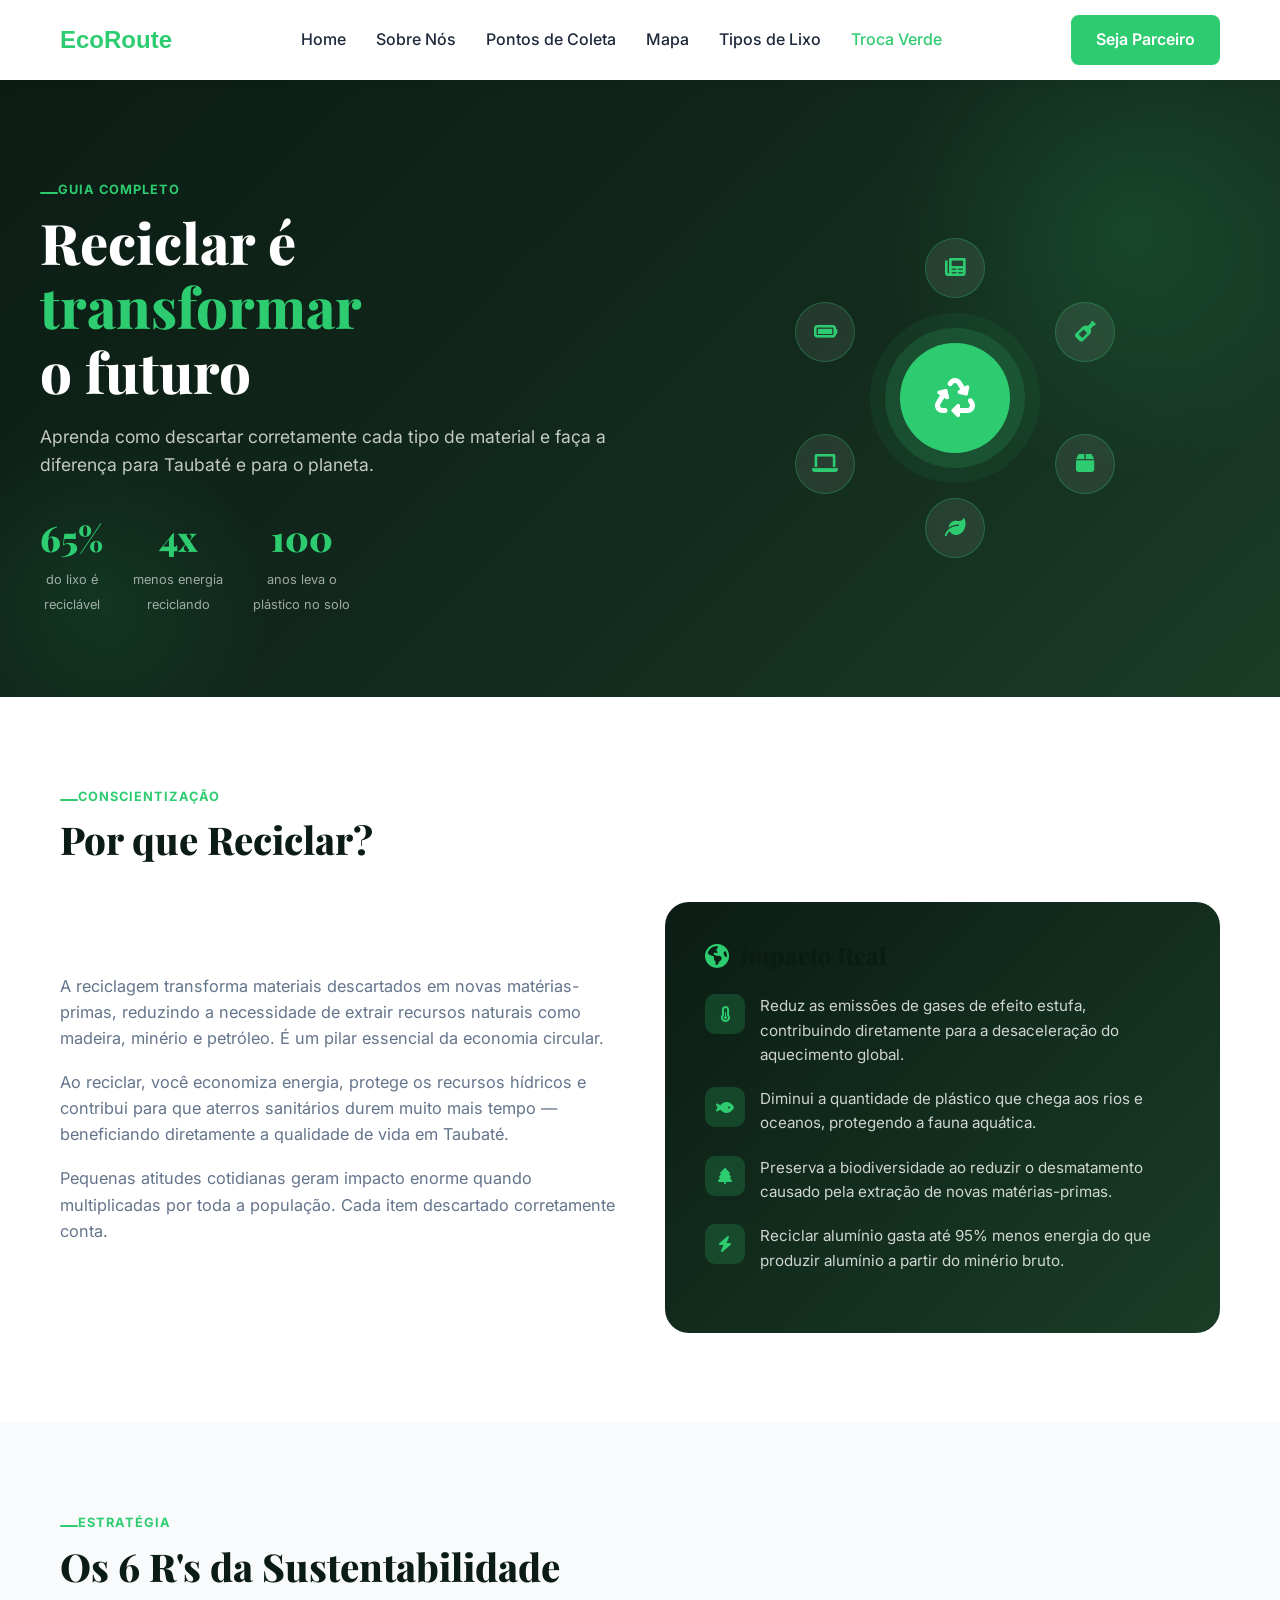
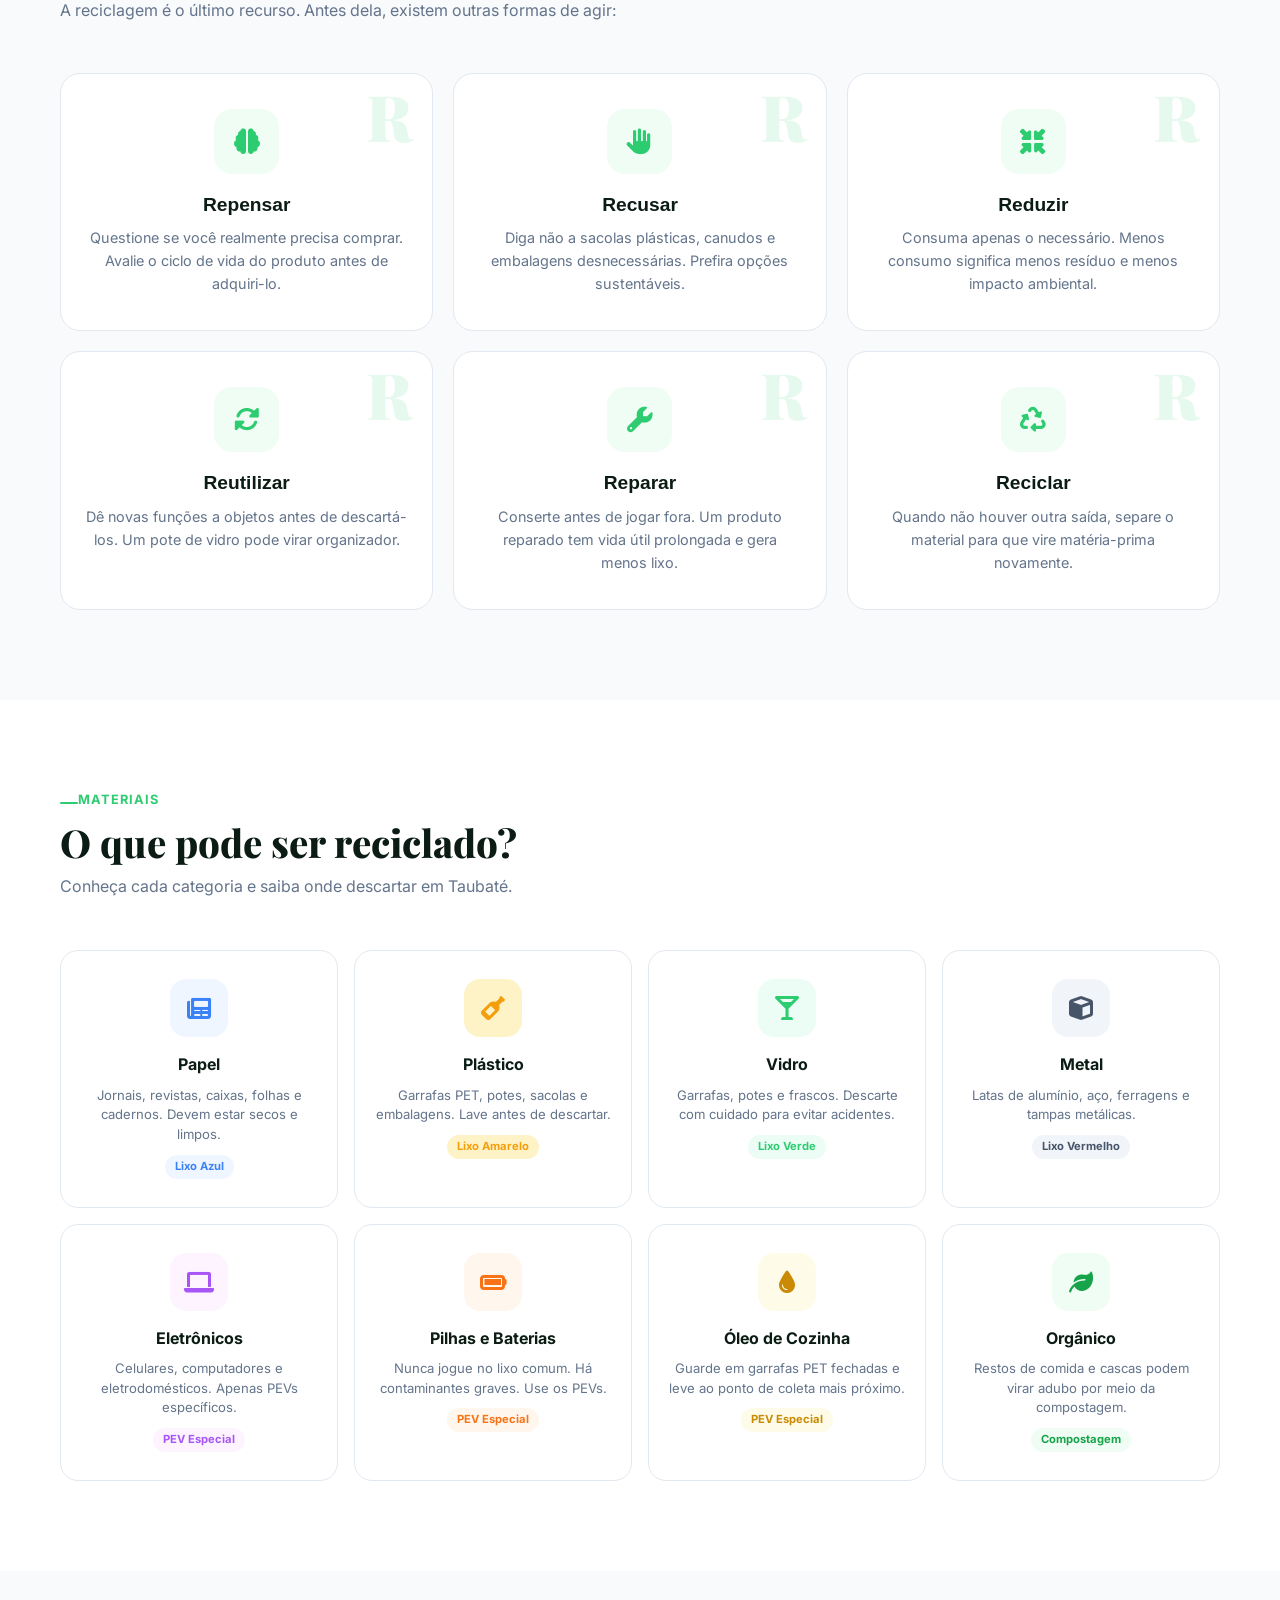
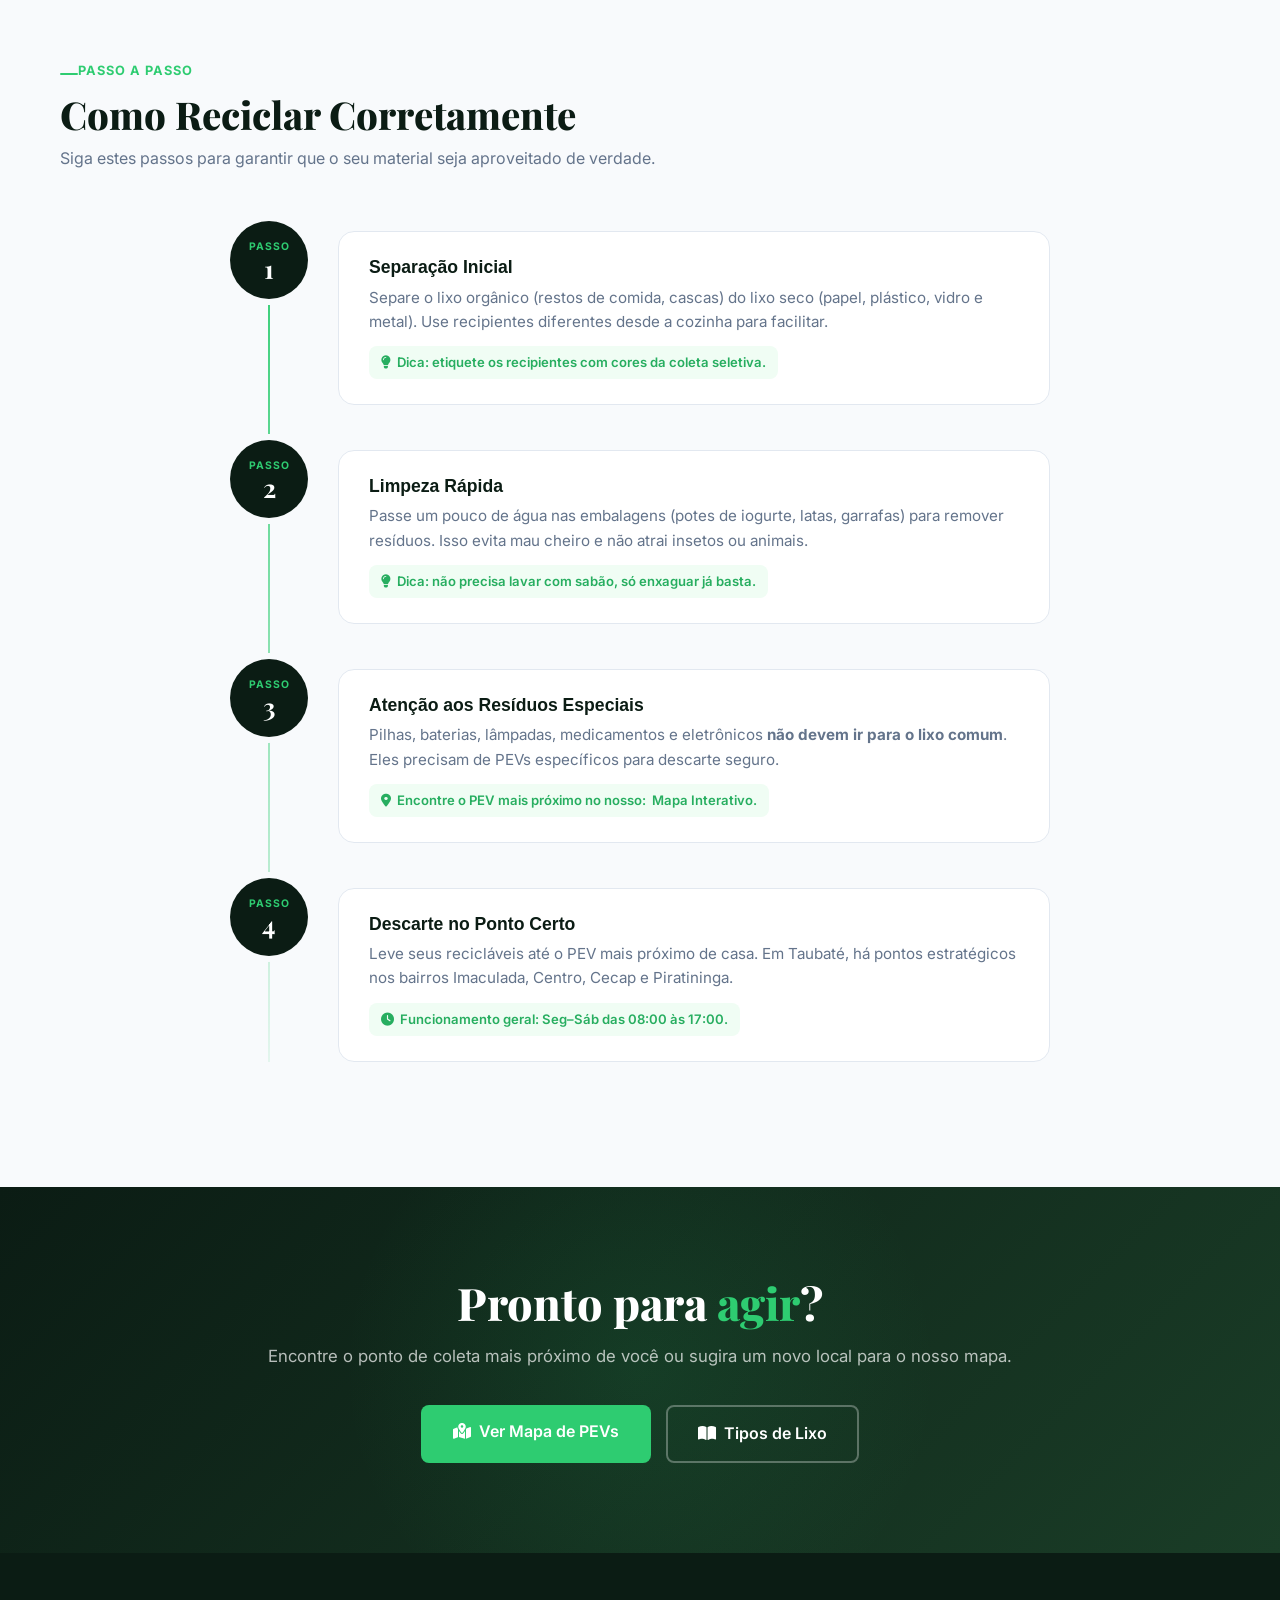
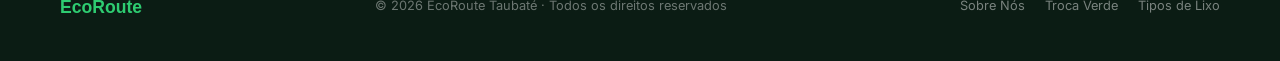
==== commit 2447bbe7: "Add link to 'Tipos de Lixo' in footer" ====
--- a/reciclagem.html
+++ b/reciclagem.html
@@ -763,6 +763,7 @@
                 <nav class="footer-links">
                     <a href="sobre.html">Sobre Nós</a>
                     <a href="TrocaVerde.html">Troca Verde</a>
+                    <a href="tipos.html">Tipos de Lixo</a>
                 </nav>
             </div>
         </div>
--- a/style.css
+++ b/style.css
@@ -28,12 +28,33 @@
     color: var(--text-main);
     background: var(--white);
     line-height: 1.6;
-}
+    overflow-x: hidden;
+}
+
+h1,h2,h3 {
+    font-family: 'Syne', sans-serif;
+    font-weight: 800;
+    line-height: 1.15;
+    color: var(--dark);
+}
+
+h1 {
+    font-size: 3rem; /* ou 48px */
+}
+
+h2 {
+    font-size: 2.5rem; /* ou 40px */
+}
+
+h3 {
+    font-size: 2rem; /* ou 32px */
+}
+
 
 .container {
     max-width: 1200px;
     margin: 0 auto;
-    padding: 0 20px;
+    padding: 0 24px;
 }
 
 /* Header */
@@ -73,6 +94,10 @@
     white-space: nowrap; /* Impede que o texto do link quebre em duas linhas */
 }
 
+.nav-links li a:hover {
+    color: var(--primary);
+}
+
 /* Hero Section */
 .hero {
     display: grid;
@@ -82,6 +107,28 @@
     align-items: center;
 }
 
+.hero-image {
+    display: flex;
+    align-items: center;
+    justify-content: center;
+}
+
+.map-visual-wrapper {
+    width: 100%;
+    max-height: 450px;
+    overflow: hidden;
+    border-radius: 20px;
+}
+
+.map-visual-wrapper img {
+    width: 100%;
+    height: 100%;
+    object-fit: cover;
+    object-position: center;
+    display: block;
+    border-radius: 20px;
+}
+
 .hero h1 {
     font-size: 3rem;
     line-height: 1.2;
@@ -98,6 +145,21 @@
 .hero-btns {
     display: flex;
     gap: 15px;
+}
+
+.hero-badge {
+    display: inline-flex;
+    align-items: center;
+    gap: 6px;
+    background: var(--primary-light);
+    border: 1px solid var(--primary-mid);
+    color: var(--primary-hover);
+    font-size: 0.76rem;
+    font-weight: 600;
+    padding: 5px 13px;
+    border-radius: 100px;
+    margin-bottom: 22px;
+    letter-spacing: 0.3px;
 }
 
 /* Botões */
@@ -134,134 +196,462 @@
     background: var(--gray-bg);
 }
 
+.btn-map {
+    width: 100%;
+    margin-top: 14px;
+    justify-content: center;
+    background: var(--primary-light);
+    border: 1.5px solid var(--primary-mid);
+    color: var(--primary-hover);
+    padding: 9px 14px;
+    border-radius: var(--radius-sm);
+    font-weight: 600;
+    font-size: 0.84rem;
+    font-family: 'DM Sans', sans-serif;
+    cursor: pointer;
+    transition: all 0.25s;
+    display: flex;
+    align-items: center;
+}
+.btn-map:hover {
+    background: var(--primary);
+    color: white;
+    border-color: var(--primary);
+    transform: translateY(-1px);
+    box-shadow: 0 4px 14px rgba(46,204,113,0.28);
+}
+
 /* Secção de Locais e Filtro */
 .collection-locations {
-    padding: 80px 0;
+    padding: 88px 0;
     background: var(--gray-bg);
-}
-
+    position: relative;
+}
+.collection-locations::before {
+    content: '';
+    position: absolute;
+    top: 0; left: 0; right: 0;
+    height: 3px;
+    background: linear-gradient(90deg, transparent, var(--primary) 40%, transparent);
+}
+.section-header { margin-bottom: 40px; }
 .sub-title {
+    display: inline-flex;
+    align-items: center;
+    gap: 8px;
     color: var(--primary);
     font-weight: 700;
-    letter-spacing: 1px;
+    letter-spacing: 1.5px;
     text-transform: uppercase;
-    font-size: 0.8rem;
-    display: block;
+    font-size: 0.72rem;
     margin-bottom: 10px;
 }
-
+.sub-title::before {
+    content: '';
+    display: inline-block;
+    width: 18px; height: 2px;
+    background: var(--primary);
+    border-radius: 2px;
+}
+.section-header h2 {
+    font-size: clamp(1.8rem, 3vw, 2.4rem);
+    margin-bottom: 8px;
+}
+.section-header p { color: var(--text-light); font-size: 0.93rem; }
+
+/* Filter */
 .locations-filter {
-    margin-bottom: 40px;
-}
-
+    margin-bottom: 32px;
+    position: relative;
+}
+.filter-icon {
+    position: absolute;
+    left: 16px;
+    top: 50%;
+    transform: translateY(-50%);
+    color: var(--text-muted);
+    pointer-events: none;
+    font-size: 0.9rem;
+}
 .locations-filter input {
     width: 100%;
-    padding: 15px;
-    border-radius: 12px;
-    border: 1px solid var(--border);
-    font-size: 1rem;
+    padding: 13px 16px 13px 44px;
+    border-radius: var(--radius);
+    border: 1.5px solid var(--border);
+    font-size: 0.93rem;
+    font-family: 'DM Sans', sans-serif;
     outline: none;
-    box-shadow: var(--shadow);
-}
-
-/* Grelha de Cartões - Alterada para 2 colunas */
+    background: white;
+    color: var(--text-main);
+    transition: all 0.25s;
+    box-shadow: var(--shadow-sm);
+}
+.locations-filter input:focus {
+    border-color: var(--primary);
+    box-shadow: 0 0 0 4px rgba(46,204,113,0.11);
+}
+.locations-filter input::placeholder { color: var(--text-muted); }
+
+/* Grid & Cards */
 .grid-4 {
     display: grid;
-    grid-template-columns: repeat(2, 1fr); /* Define exatamente 2 colunas de tamanhos iguais */
-    gap: 20px;
-}
-
+    grid-template-columns: repeat(2, 1fr);
+    gap: 14px;
+}
 .location-card {
     background: white;
-    padding: 20px;
-    border-radius: 16px;
-    border: 1px solid var(--border);
+    border-radius: var(--radius);
+    border: 1.5px solid var(--border);
     transition: all 0.3s ease;
     cursor: pointer;
-    height: fit-content;
-}
-
-.location-card:hover {
-    border-color: var(--primary);
-    box-shadow: 0 10px 20px rgba(0, 0, 0, 0.05);
-}
+    overflow: hidden;
+    position: relative;
+}
+.location-card::before {
+    content: '';
+    position: absolute;
+    left: 0; top: 0; bottom: 0;
+    width: 3px;
+    background: var(--primary);
+    transform: scaleY(0);
+    transform-origin: bottom;
+    transition: transform 0.3s ease;
+}
+.location-card:hover { border-color: var(--primary-mid); box-shadow: var(--shadow); transform: translateY(-2px); }
+.location-card:hover::before,
+.location-card.active::before { transform: scaleY(1); }
+.location-card.active { border-color: var(--primary); box-shadow: 0 8px 30px rgba(46,204,113,0.12); }
 
 .card-header {
     display: flex;
     align-items: center;
     gap: 12px;
-    font-weight: 700;
-}
-
-.card-header i:first-child {
-    width: 35px;
-    height: 35px;
-    background: #f0fdf4;
-    color: var(--primary);
+    padding: 16px 18px;
+    font-weight: 600;
+    font-size: 0.93rem;
+    user-select: none;
+}
+.card-icon {
+    width: 36px; height: 36px;
+    background: var(--primary-light);
+    color: var(--primary-hover);
     display: flex;
     align-items: center;
     justify-content: center;
-    border-radius: 8px;
-}
-
+    border-radius: 9px;
+    flex-shrink: 0;
+    font-size: 0.85rem;
+    transition: all 0.3s;
+}
+.location-card.active .card-icon,
+.location-card:hover .card-icon { background: var(--primary); color: white; }
+
+/* Icon color variants */
+.card-header.elt .card-icon { background: rgba(52,152,219,0.11); color: var(--blue); }
+.location-card:hover .card-header.elt .card-icon,
+.location-card.active .card-header.elt .card-icon { background: var(--blue); color: white; }
+.card-header.org .card-icon { background: rgba(230,126,34,0.11); color: var(--orange); }
+.location-card:hover .card-header.org .card-icon,
+.location-card.active .card-header.org .card-icon { background: var(--orange); color: white; }
+
+.card-name { flex: 1; }
 .arrow-icon {
     margin-left: auto;
-    transition: transform 0.3s ease;
+    transition: transform 0.35s ease;
+    font-size: 0.72rem;
+    color: var(--text-muted);
+    flex-shrink: 0;
+}
+.location-card.active .arrow-icon { transform: rotate(180deg); color: var(--primary); }
+
+/* Expandable */
+.card-content { max-height: 0; overflow: hidden; transition: max-height 0.45s ease-out; }
+.location-card.active .card-content { max-height: 300px; transition: max-height 0.5s ease-in; }
+
+.card-body {
+    padding: 14px 18px 16px;
+    border-top: 1px solid var(--border);
+}
+.material-tags {
+    display: flex;
+    flex-wrap: wrap;
+    gap: 5px;
+    margin-bottom: 12px;
+}
+.tag {
+    font-size: 0.73rem;
+    font-weight: 500;
+    padding: 3px 9px;
+    border-radius: 100px;
+    background: var(--primary-light);
+    color: var(--primary-hover);
+    border: 1px solid var(--primary-mid);
+}
+.tag.blue   { background: rgba(52,152,219,0.09);  color: #1f72b5;  border-color: rgba(52,152,219,0.22); }
+.tag.orange { background: rgba(230,126,34,0.09);  color: #b35a0a;  border-color: rgba(230,126,34,0.22); }
+.tag.purple { background: rgba(155,89,182,0.09);  color: #7a32a0;  border-color: rgba(155,89,182,0.22); }
+.tag.gray   { background: #f1f5f9; color: #475569; border-color: #e2e8f0; }
+
+.card-meta {
+    display: flex;
+    align-items: center;
+    gap: 6px;
     font-size: 0.8rem;
     color: var(--text-light);
-}
-
-/* Lógica de Expansão */
-.card-content {
-    max-height: 0;
+    font-weight: 500;
+    margin-bottom: 2px;
+}
+.card-meta i { color: var(--primary); font-size: 0.72rem; }
+
+/* Mapa */
+.map-section {
+    padding: 60px 20px;
+    background: white;
+}
+.map-wrapper {
+    border-radius: 22px;
     overflow: hidden;
-    transition: max-height 0.4s ease-out;
-}
-
-.location-card.active {
+    box-shadow: var(--shadow-lg);
+    border: 2px solid var(--border);
+    position: relative;
+}
+#map { height: 500px; width: 100%; z-index: 1; }
+
+
+/* Empresa */
+.empresas-section {
+    padding: 88px 0;
+    background: var(--gray-bg);
+    position: relative;
+}
+.empresas-section::before {
+    content: '';
+    position: absolute;
+    top: 0; left: 0; right: 0;
+    height: 3px;
+    background: linear-gradient(90deg, transparent, var(--primary) 40%, transparent);
+}
+.form-wrapper {
+    max-width: 680px;
+    margin: 0 auto;
+    background: white;
+    padding: 42px;
+    border-radius: 24px;
+    border: 1.5px solid var(--border);
+    box-shadow: var(--shadow);
+}
+.form-grid-2 {
+    display: grid;
+    grid-template-columns: 1fr 1fr;
+    gap: 18px;
+}
+.input-group {
+    display: flex;
+    flex-direction: column;
+    gap: 7px;
+    margin-bottom: 18px;
+}
+.input-group:last-of-type { margin-bottom: 0; }
+.input-group label {
+    font-weight: 600;
+    font-size: 0.86rem;
+    color: var(--text-main);
+}
+.input-group input,
+.input-group textarea {
+    width: 100%;
+    padding: 12px 14px;
+    border-radius: var(--radius-sm);
+    border: 1.5px solid var(--border);
+    font-size: 0.91rem;
+    font-family: 'DM Sans', sans-serif;
+    color: var(--text-main);
+    outline: none;
+    transition: all 0.25s;
+    background: var(--gray-bg);
+}
+.input-group input:focus,
+.input-group textarea:focus {
     border-color: var(--primary);
-}
-
-.location-card.active .card-content {
-    max-height: 500px;
-    transition: max-height 0.5s ease-in;
-}
-
-.location-card.active .arrow-icon {
-    transform: rotate(180deg);
-}
-
-.card-body {
-    padding-top: 15px;
-}
-
-.card-body p {
-    font-size: 0.9rem;
-    color: var(--text-light);
-    margin-bottom: 10px;
-}
-
-.card-body .address {
-    color: var(--text-main);
-    font-weight: 600;
-}
-
-/* Mapa */
-#map {
-    z-index: 1;
-}
-
+    background: white;
+    box-shadow: 0 0 0 4px rgba(46,204,113,0.10);
+}
+.input-group input::placeholder,
+.input-group textarea::placeholder { color: var(--text-muted); font-size: 0.86rem; }
+.input-group textarea { resize: vertical; min-height: 110px; }
+
+/* Footer */
+footer {
+    background: var(--dark);
+    padding: 40px 0;
+}
+.footer-inner {
+    display: flex;
+    align-items: center;
+    justify-content: space-between;
+    flex-wrap: wrap;
+    gap: 16px;
+    max-width: 1300px;
+    margin: 0 auto;
+}
+.footer-inner > * {
+    min-width: 0;
+}
+.footer-logo {
+    font-family: 'Syne', sans-serif;
+    font-weight: 800;
+    font-size: 1.1rem;
+    color: white;
+}
+.footer-logo em { font-style:normal; color: var(--primary); }
+.footer-copy { font-size: 0.8rem; color: rgba(255,255,255,0.40); }
+.footer-links { display: flex; gap: 20px; }
+.footer-links a {
+    color: rgba(255,255,255,0.45);
+    text-decoration: none;
+    font-size: 0.8rem;
+    transition: color 0.2s;
+}
+.footer-links a:hover { color: var(--primary); }
+
+/* ========== HAMBURGER ========== */
+.hamburger {
+    display: none;
+    flex-direction: column;
+    gap: 5px;
+    background: none;
+    border: none;
+    cursor: pointer;
+    padding: 4px;
+    z-index: 1100;
+}
+.hamburger span {
+    display: block;
+    width: 24px;
+    height: 2px;
+    background: var(--text-main);
+    border-radius: 2px;
+    transition: all 0.3s;
+}
+.hamburger.open span:nth-child(1) { transform: translateY(7px) rotate(45deg); }
+.hamburger.open span:nth-child(2) { opacity: 0; }
+.hamburger.open span:nth-child(3) { transform: translateY(-7px) rotate(-45deg); }
+
+/* ========== RESPONSIVIDADE ========== */
+
+/* Tablet largo */
+@media (max-width: 1024px) {
+    h1 { font-size: 2.4rem; }
+    h2 { font-size: 2rem; }
+    h3 { font-size: 1.6rem; }
+
+    .hero {
+        gap: 30px;
+        padding: 60px 20px;
+    }
+    .hero h1 { font-size: 2.4rem; }
+
+    .grid-4 {
+        grid-template-columns: repeat(2, 1fr);
+    }
+
+    .form-wrapper {
+        padding: 32px;
+    }
+}
+
+/* Tablet */
 @media (max-width: 768px) {
+    h1 { font-size: 2rem; }
+    h2 { font-size: 1.75rem; }
+    h3 { font-size: 1.4rem; }
+
+    /* Navbar hamburger */
+    .hamburger { display: flex; }
+    header { position: relative; }
+
+    .nav-links {
+        display: none;
+        position: absolute;
+        top: 100%;
+        left: 0; right: 0;
+        background: white;
+        flex-direction: column;
+        padding: 12px 24px 20px;
+        box-shadow: 0 8px 24px rgba(0,0,0,0.10);
+        border-top: 1px solid var(--border);
+        z-index: 999;
+    }
+    .nav-links.open { display: flex; }
+    .nav-links li a {
+        margin: 0;
+        padding: 11px 0;
+        border-bottom: 1px solid var(--border);
+        display: block;
+    }
+    .nav-links li:last-child a { border-bottom: none; }
+
+    /* Hero */
     .hero {
         grid-template-columns: 1fr;
         text-align: center;
-    }
+        padding: 50px 0;
+        gap: 30px;
+    }
+    .hero h1 { font-size: 2rem; }
+    .hero-btns { justify-content: center; flex-wrap: wrap; }
+
+    /* Seção de coleta */
+    .collection-locations { padding: 60px 0; }
+    .grid-4 { grid-template-columns: 1fr; }
+
+    /* Mapa */
+    .map-section { padding: 40px 0; }
+    #map { height: 380px; }
+
+    /* Empresas / Form */
+    .empresas-section { padding: 60px 0; }
+    .form-wrapper { padding: 28px 20px; }
+    .form-grid-2 { grid-template-columns: 1fr; }
+
+    /* Footer */
+    .footer-inner {
+        flex-direction: column;
+        align-items: center;
+        text-align: center;
+        gap: 12px;
+    }
+    .footer-links { flex-wrap: wrap; justify-content: center; }
+}
+
+/* Mobile */
+@media (max-width: 480px) {
+    h1 { font-size: 1.7rem; }
+    h2 { font-size: 1.5rem; }
+
+    .hero { padding: 40px 0; }
+    .hero h1 { font-size: 1.7rem; }
+    .hero p { font-size: 1rem; }
+
+    .btn-primary,
+    .btn-outline {
+        padding: 11px 18px;
+        font-size: 0.9rem;
+    }
+
     .hero-btns {
-        justify-content: center;
-    }
-}
-@media (max-width: 600px) {
-    .grid-4 {
-        grid-template-columns: 1fr; /* Em telas pequenas, volta para 1 coluna para não espremer o conteúdo */
-    }
-}
+        flex-direction: column;
+        align-items: center;
+        gap: 10px;
+    }
+
+    .section-header h2 { font-size: 1.5rem; }
+
+    .highlight-box h2 { font-size: 1.6rem; }
+
+    #map { height: 300px; }
+
+    .form-wrapper { padding: 20px 16px; border-radius: 16px; }
+
+    .footer-links { gap: 14px; }
+}
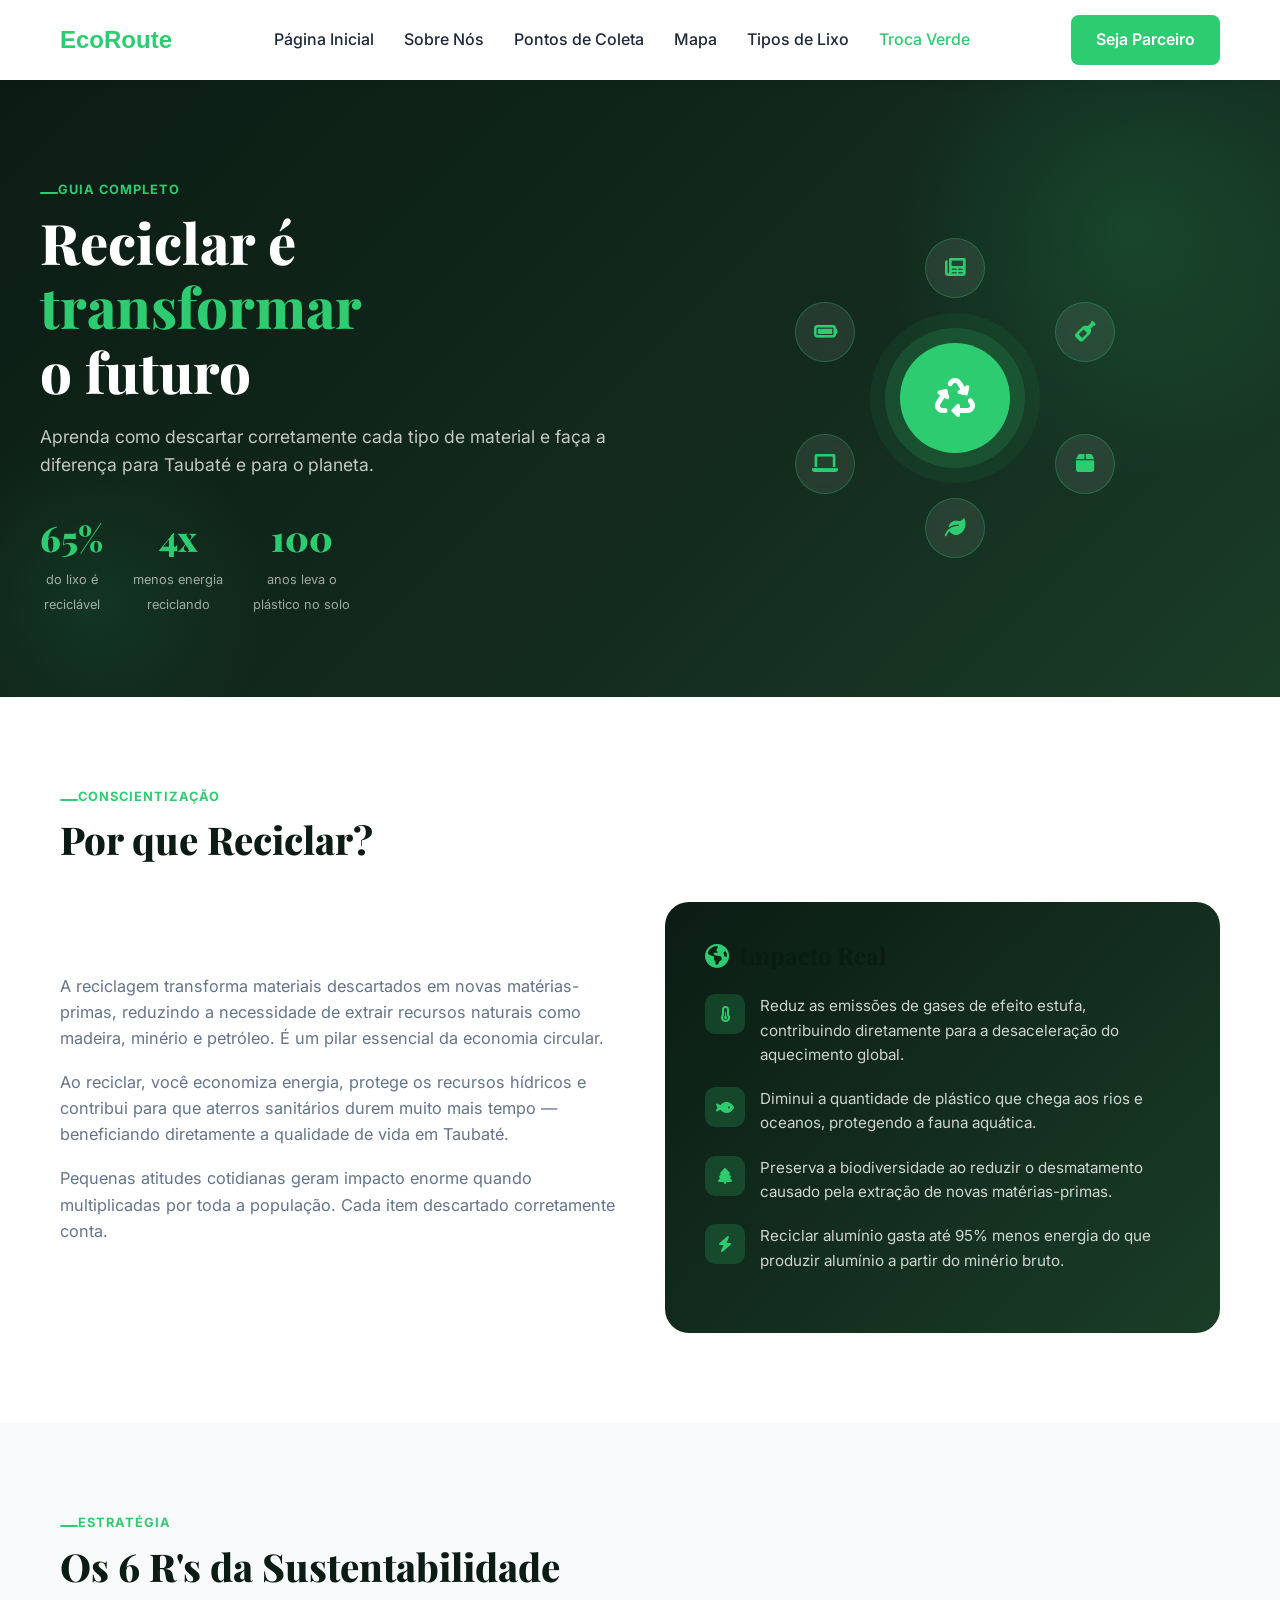
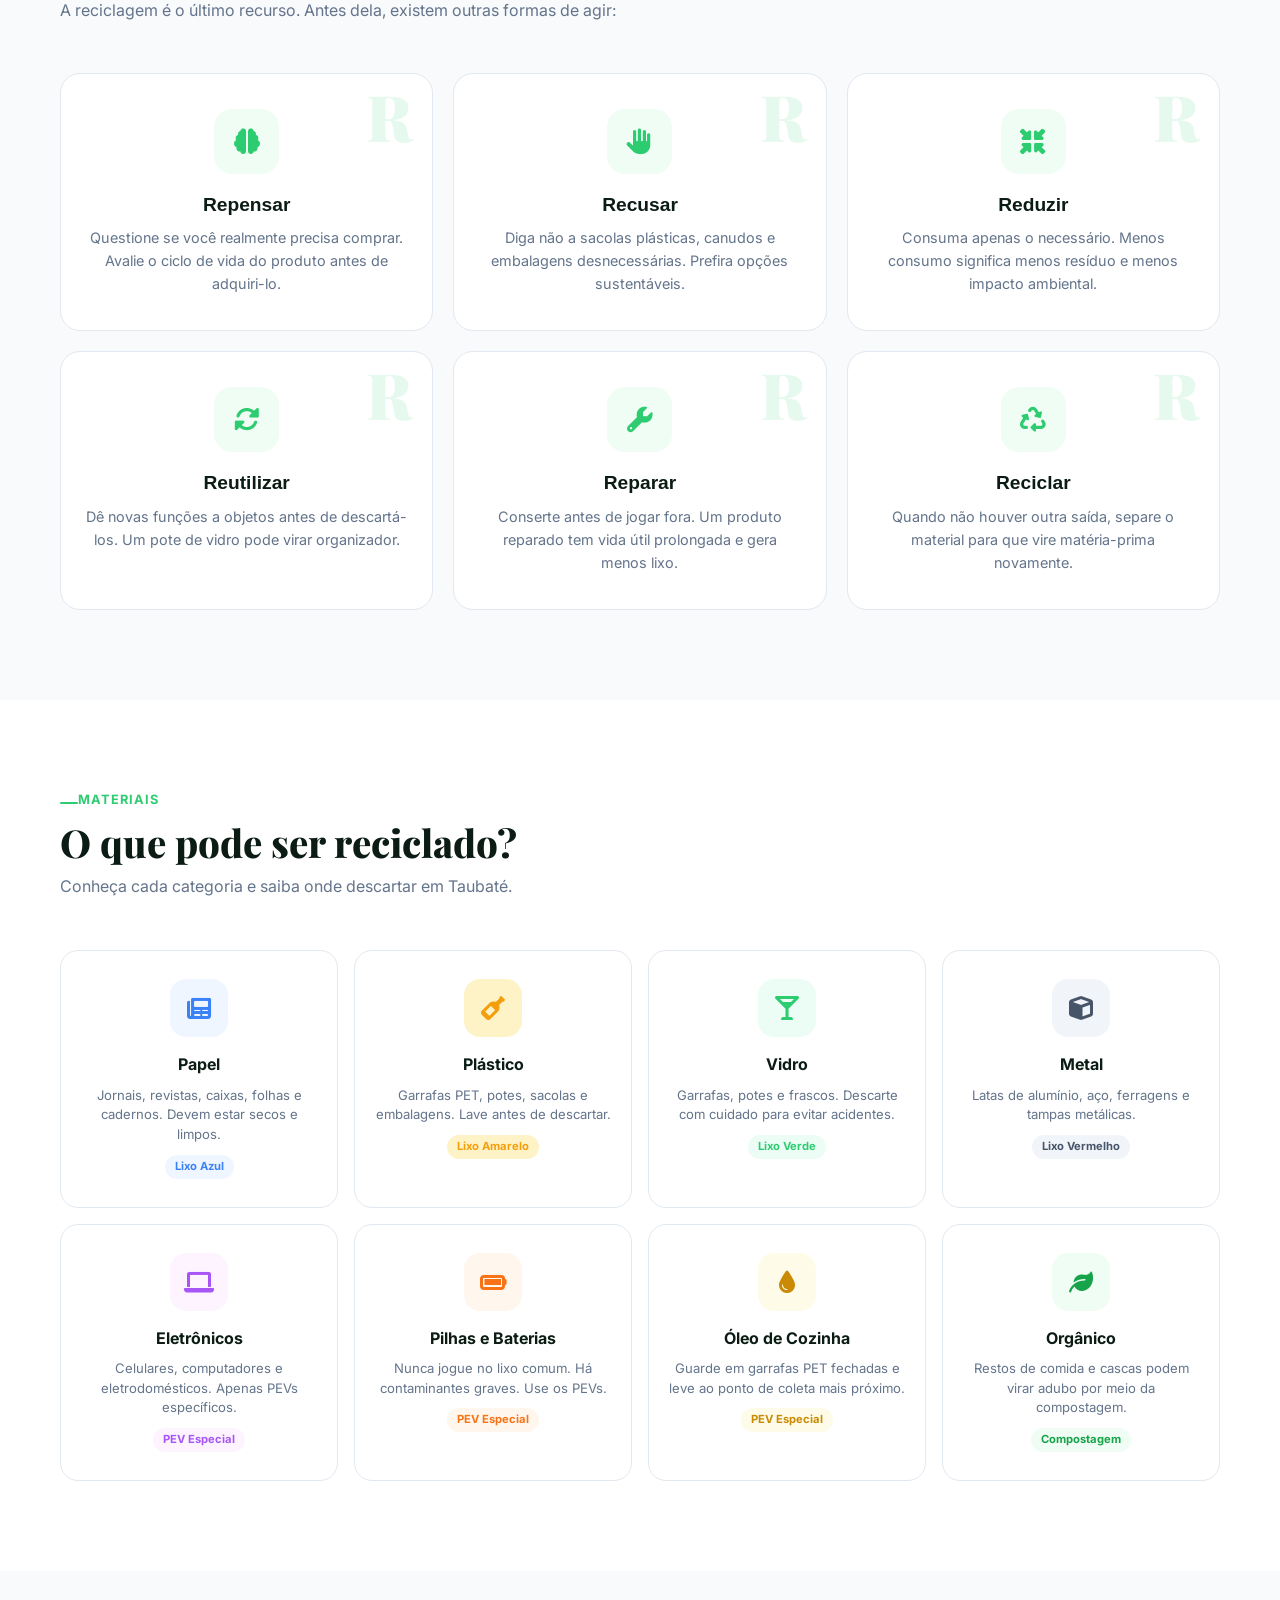
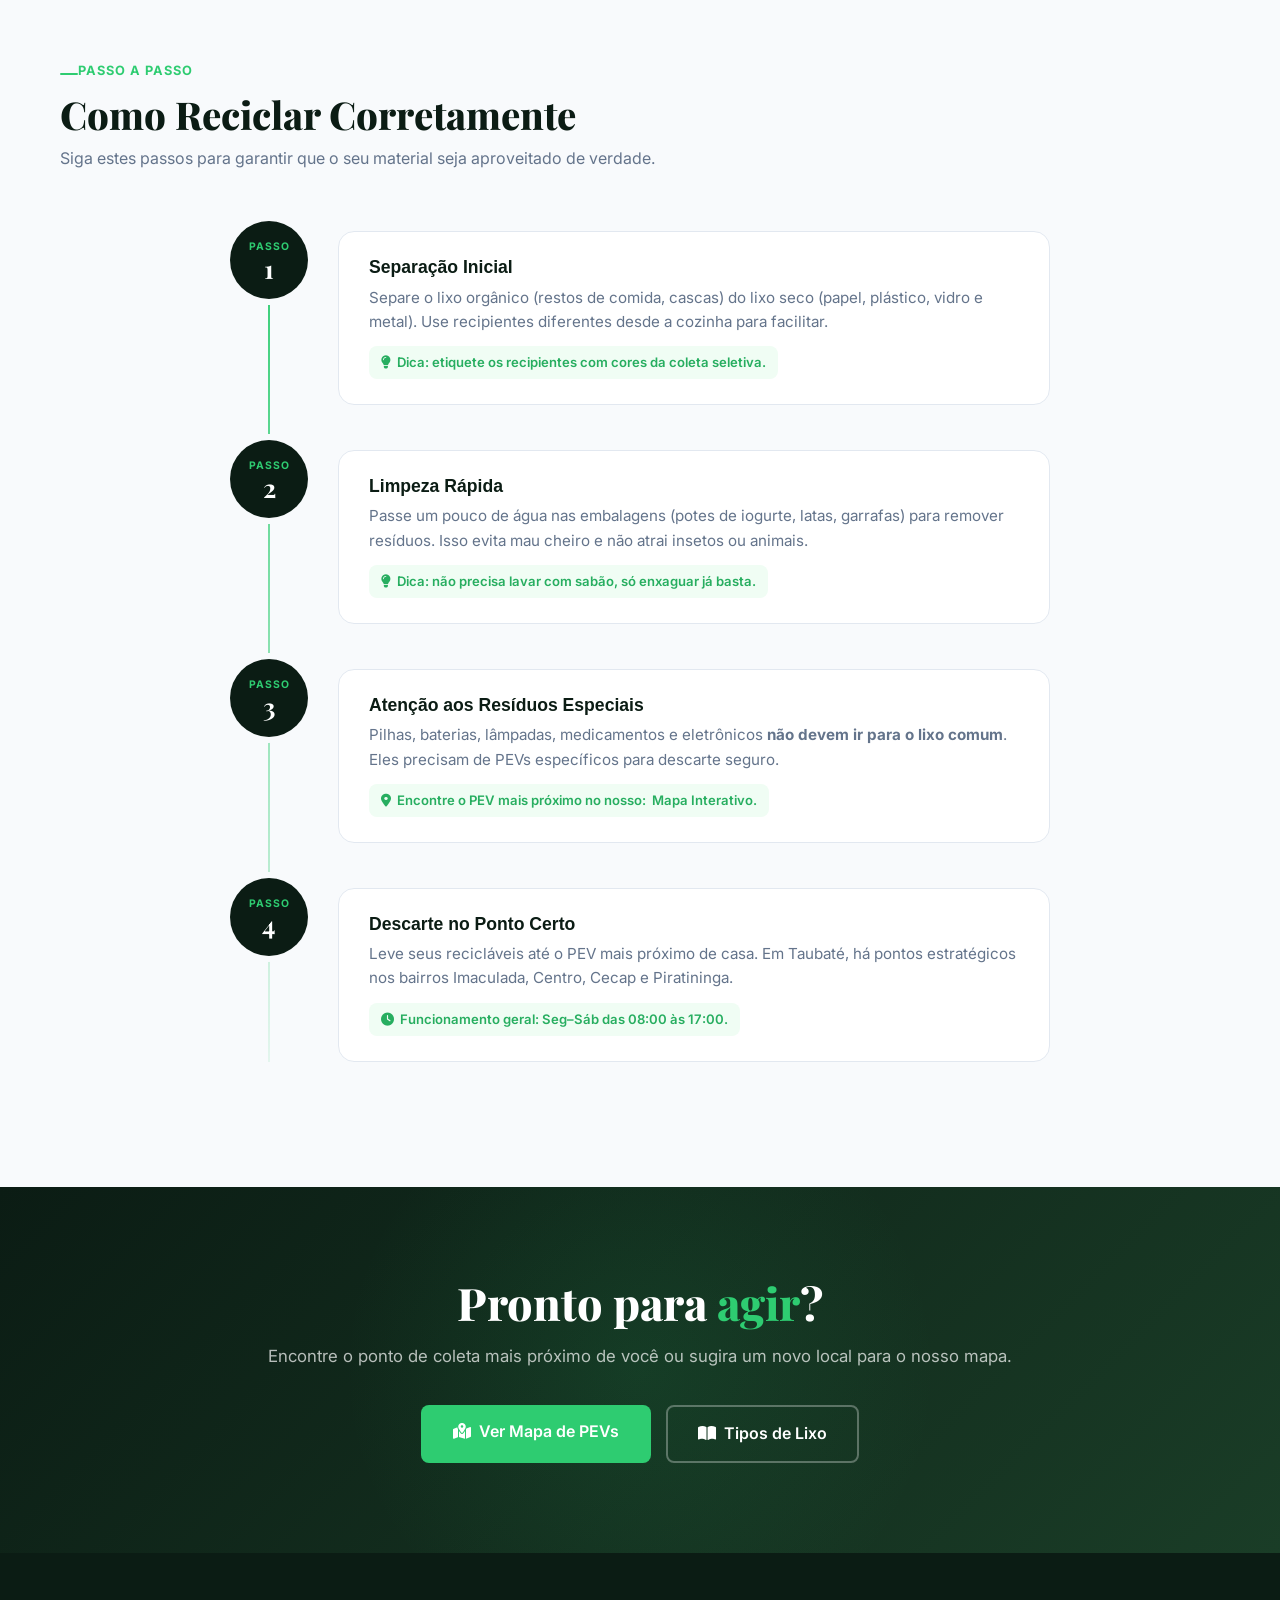
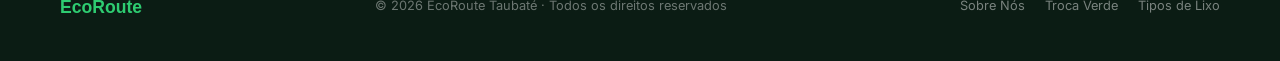
==== commit 4146e9c3: "labubu" ====
--- a/reciclagem.html
+++ b/reciclagem.html
@@ -3,7 +3,7 @@
 <head>
     <meta charset="UTF-8">
     <meta name="viewport" content="width=device-width, initial-scale=1.0">
-    <title>EcoRoute | Guia de Reciclagem</title>
+    <title> Guia de Reciclagem | EcoRoute</title>
     <link rel="stylesheet" href="style.css">
     <link rel="stylesheet" href="https://cdnjs.cloudflare.com/ajax/libs/font-awesome/6.0.0/css/all.min.css">
     <link href="https://fonts.googleapis.com/css2?family=Inter:wght@400;500;600;700&family=Playfair+Display:wght@700;900&display=swap" rel="stylesheet">
@@ -477,6 +477,15 @@
             .hero-inner h1 { font-size: 2.4rem; }
             .rs-grid { grid-template-columns: 1fr; }
             .materials-grid { grid-template-columns: repeat(2, 1fr); }
+            .cta-btns {
+                flex-direction: column;
+                align-items: center;
+            }
+            .cta-btns a {
+                width: 100%;
+                max-width: 320px;
+                text-align: center;
+            }
         }
     </style>
 </head>
@@ -491,7 +500,7 @@
                 </a>
             </div>
             <ul class="nav-links">
-                <li><a href="index.html">Home</a></li>
+                <li><a href="index.html">Página Inicial</a></li>
                 <li><a href="sobre.html">Sobre Nós</a></li>
                 <li><a href="index.html#locais">Pontos de Coleta</a></li>
                 <li><a href="index.html#mapa-section">Mapa</a></li>
--- a/style.css
+++ b/style.css
@@ -297,6 +297,7 @@
     display: grid;
     grid-template-columns: repeat(2, 1fr);
     gap: 14px;
+    align-items: start;
 }
 .location-card {
     background: white;
